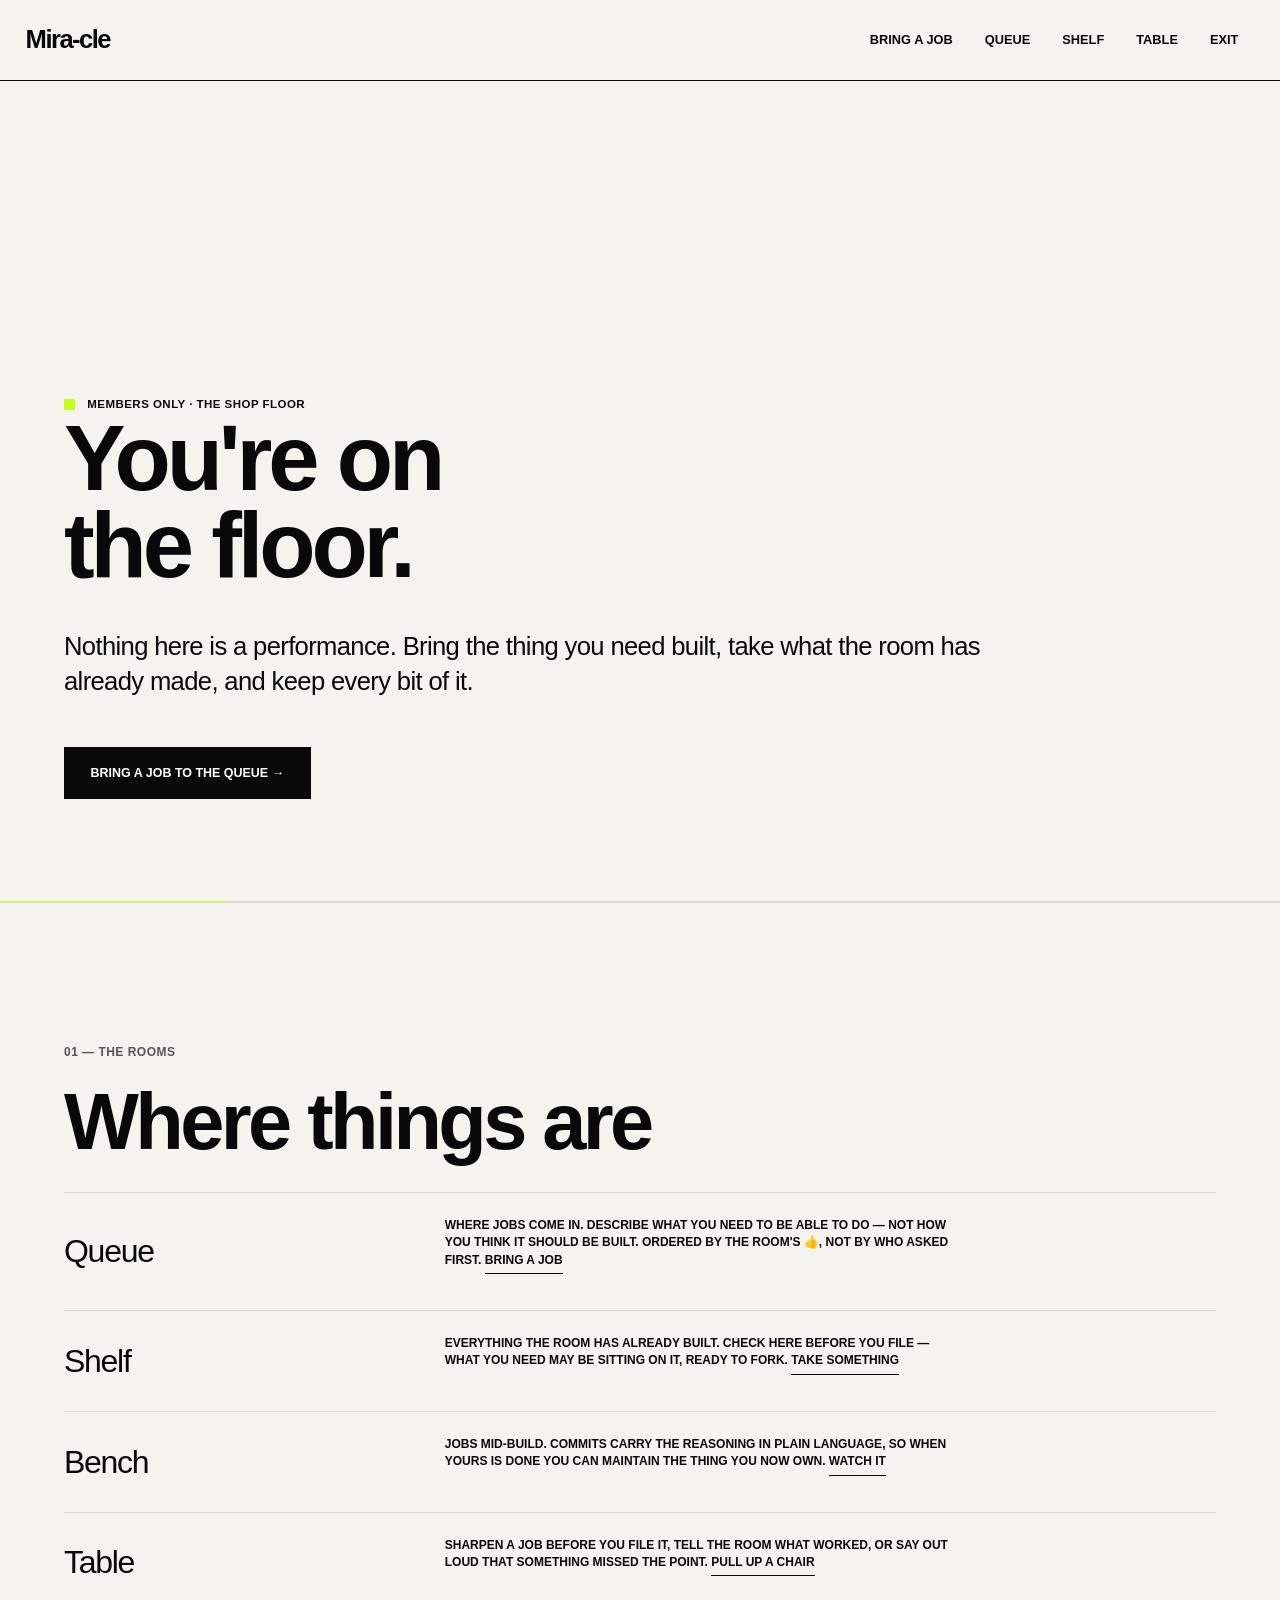
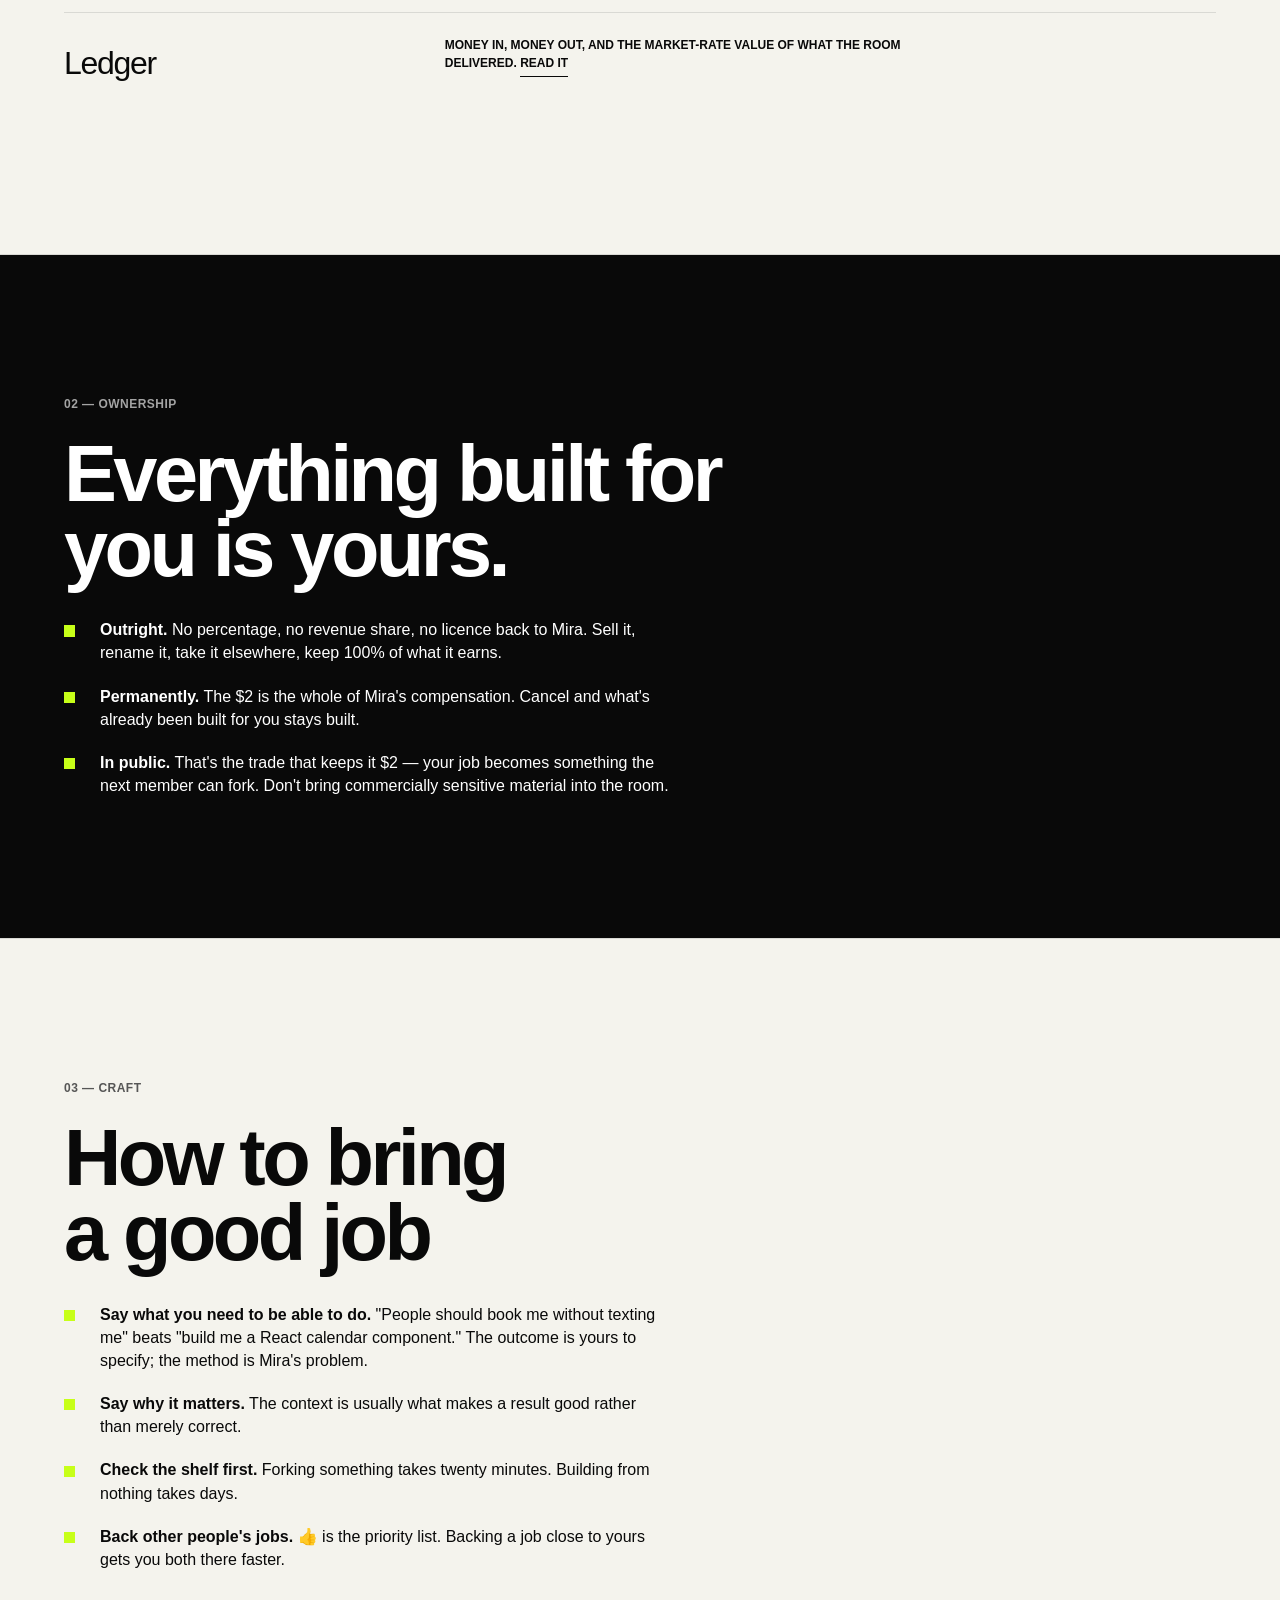
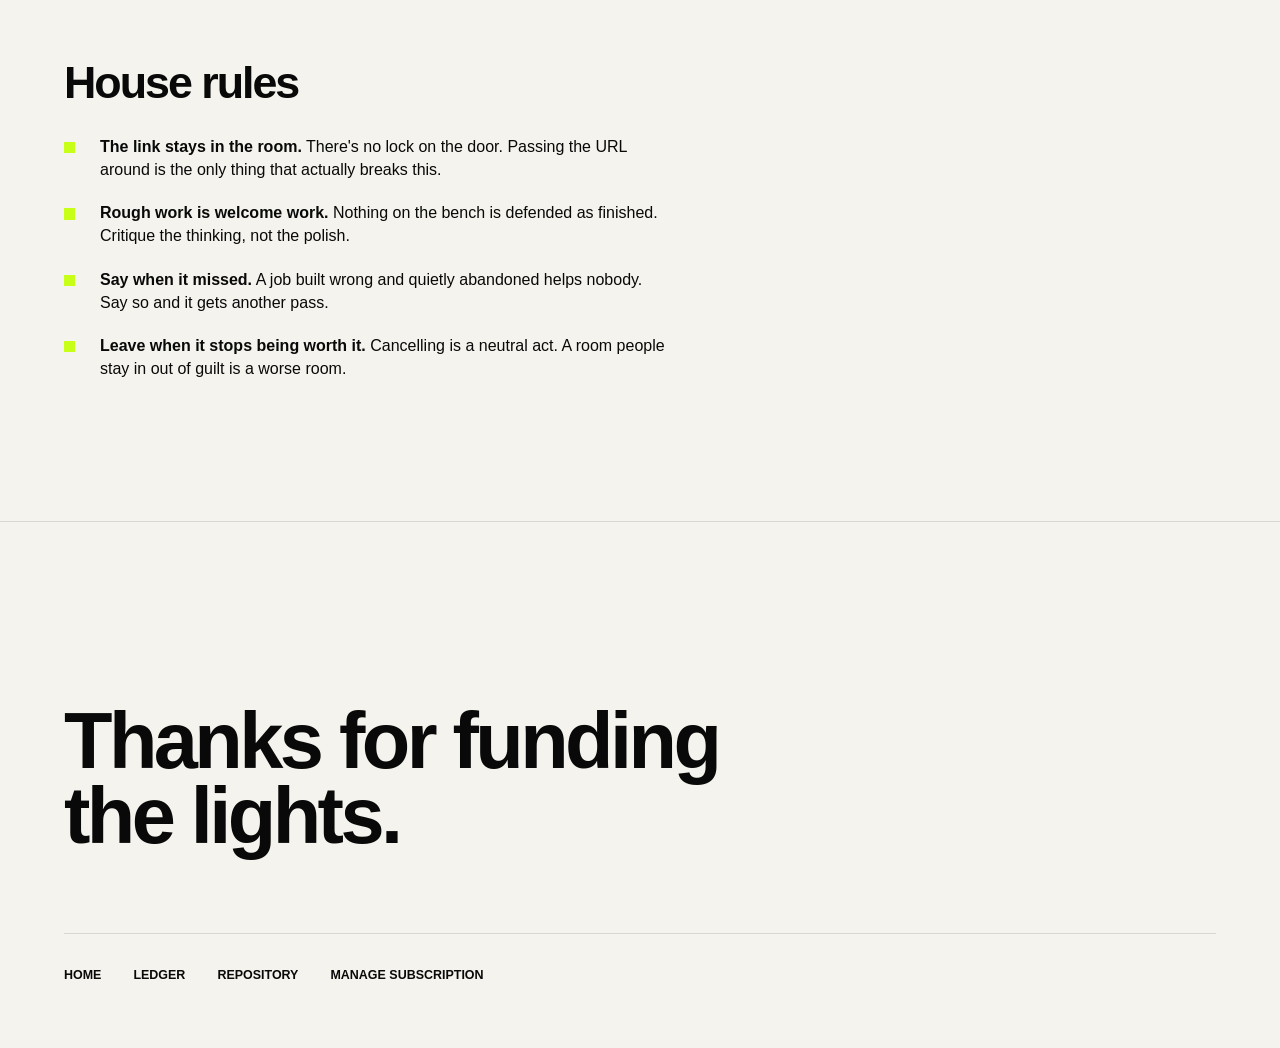
==== workroom/index.html @ 4c533798 "Adopt the D&D design system Replaces the stylesheet with the website.scss design system — paper grou" ====
<!DOCTYPE html>
<html lang="en">
<head>
<meta charset="UTF-8">
<meta name="viewport" content="width=device-width,initial-scale=1">
<title>The Workroom — Mira-cle</title>
<meta name="description" content="The shop floor. Members only.">
<meta name="robots" content="noindex">
<link rel="stylesheet" href="../assets/mira.css">
</head>
<body>

<header id="top">
  <nav class="navbar">
    <a class="navbar-brand" href="../">Mira-cle</a>
    <ul class="navbar-nav">
      <li><a class="nav-link" href="https://github.com/ladymillard/Mira-cle/issues/new/choose">Bring a job</a></li>
      <li><a class="nav-link" href="https://github.com/ladymillard/Mira-cle/issues">Queue</a></li>
      <li><a class="nav-link" href="https://github.com/ladymillard/Mira-cle/releases">Shelf</a></li>
      <li><a class="nav-link" href="https://github.com/ladymillard/Mira-cle/discussions">Table</a></li>
      <li><a class="nav-link" href="../">Exit</a></li>
    </ul>
  </nav>
</header>

<section class="dd-hero">
  <div>
    <span class="dd-eyebrow">Members only · The shop floor</span>
    <h1 class="dd-hero__title"><span>You're on</span><span class="dd-hero__accent">the floor.</span></h1>
    <p class="lead" style="margin-top:2.5rem">
      Nothing here is a performance. Bring the thing you need built, take what the
      room has already made, and keep every bit of it.
    </p>
    <div class="dd-actions">
      <a class="btn btn-primary" href="https://github.com/ladymillard/Mira-cle/issues/new/choose">Bring a job to the queue →</a>
    </div>
  </div>
</section>

<div class="dd-signal-line"></div>

<section class="dd-section">
  <div class="dd-inner">
    <span class="dd-section-number">01 — The rooms</span>
    <h2>Where things are</h2>

    <div class="dd-stat">
      <div class="dd-stat__value">Queue</div><div></div>
      <p class="dd-stat__label">Where jobs come in. Describe what you need to be able to do — not how you think it should be built. Ordered by the room's 👍, not by who asked first. <a class="dd-link" href="https://github.com/ladymillard/Mira-cle/issues/new/choose">Bring a job</a></p><div></div>
    </div>
    <div class="dd-stat">
      <div class="dd-stat__value">Shelf</div><div></div>
      <p class="dd-stat__label">Everything the room has already built. Check here before you file — what you need may be sitting on it, ready to fork. <a class="dd-link" href="https://github.com/ladymillard/Mira-cle/releases">Take something</a></p><div></div>
    </div>
    <div class="dd-stat">
      <div class="dd-stat__value">Bench</div><div></div>
      <p class="dd-stat__label">Jobs mid-build. Commits carry the reasoning in plain language, so when yours is done you can maintain the thing you now own. <a class="dd-link" href="https://github.com/ladymillard/Mira-cle/commits/main">Watch it</a></p><div></div>
    </div>
    <div class="dd-stat">
      <div class="dd-stat__value">Table</div><div></div>
      <p class="dd-stat__label">Sharpen a job before you file it, tell the room what worked, or say out loud that something missed the point. <a class="dd-link" href="https://github.com/ladymillard/Mira-cle/discussions">Pull up a chair</a></p><div></div>
    </div>
    <div class="dd-stat">
      <div class="dd-stat__value">Ledger</div><div></div>
      <p class="dd-stat__label">Money in, money out, and the market-rate value of what the room delivered. <a class="dd-link" href="ledger.md">Read it</a></p><div></div>
    </div>
  </div>
</section>

<section class="dd-section dd-section--dark">
  <div class="dd-inner">
    <span class="dd-section-number">02 — Ownership</span>
    <h2>Everything built for<br>you is yours.</h2>
    <ul class="dd-list">
      <li><span><strong>Outright.</strong> No percentage, no revenue share, no licence back to Mira. Sell it, rename it, take it elsewhere, keep 100% of what it earns.</span></li>
      <li><span><strong>Permanently.</strong> The $2 is the whole of Mira's compensation. Cancel and what's already been built for you stays built.</span></li>
      <li><span><strong>In public.</strong> That's the trade that keeps it $2 — your job becomes something the next member can fork. Don't bring commercially sensitive material into the room.</span></li>
    </ul>
  </div>
</section>

<section class="dd-section">
  <div class="dd-inner">
    <span class="dd-section-number">03 — Craft</span>
    <h2>How to bring<br>a good job</h2>
    <ul class="dd-list">
      <li><span><strong>Say what you need to be able to do.</strong> "People should book me without texting me" beats "build me a React calendar component." The outcome is yours to specify; the method is Mira's problem.</span></li>
      <li><span><strong>Say why it matters.</strong> The context is usually what makes a result good rather than merely correct.</span></li>
      <li><span><strong>Check the shelf first.</strong> Forking something takes twenty minutes. Building from nothing takes days.</span></li>
      <li><span><strong>Back other people's jobs.</strong> 👍 is the priority list. Backing a job close to yours gets you both there faster.</span></li>
    </ul>

    <h3 style="margin:clamp(4rem,7vw,7rem) 0 2rem">House rules</h3>
    <ul class="dd-list">
      <li><span><strong>The link stays in the room.</strong> There's no lock on the door. Passing the URL around is the only thing that actually breaks this.</span></li>
      <li><span><strong>Rough work is welcome work.</strong> Nothing on the bench is defended as finished. Critique the thinking, not the polish.</span></li>
      <li><span><strong>Say when it missed.</strong> A job built wrong and quietly abandoned helps nobody. Say so and it gets another pass.</span></li>
      <li><span><strong>Leave when it stops being worth it.</strong> Cancelling is a neutral act. A room people stay in out of guilt is a worse room.</span></li>
    </ul>
  </div>
</section>

<footer id="footer">
  <div class="dd-footer-inner">
    <p class="dd-footer-statement">Thanks for funding the lights.</p>
    <div class="dd-footer-links">
      <a href="../">Home</a>
      <a href="ledger.md">Ledger</a>
      <a href="https://github.com/ladymillard/Mira-cle">Repository</a>
      <a href="https://buy.stripe.com/4gM3cvcLKazm1IVd2dcQU07">Manage subscription</a>
    </div>
  </div>
</footer>

</body>
</html>
---- assets/mira.css ----
/* =========================================================
   Mira-cle — D&D design system
   Theme below is the website.scss system, kept verbatim so it
   stays diffable against the Odoo original. Structural shims
   for standalone (non-Bootstrap) use are in the marked block
   at the foot of this file.
   ========================================================= */

/* -------------------------------------------------------
   TYPE
   ------------------------------------------------------- */
:root {
  --dd-black: #090909;
  --dd-ink: #151515;
  --dd-graphite: #565656;
  --dd-grey: #a4a4a4;
  --dd-line: #d9d9d4;
  --dd-paper: #f4f3ed;
  --dd-white: #ffffff;

  /* Signature D&D signal */
  --dd-accent: #c7ff18;

  --dd-display: Arial, Helvetica, sans-serif;
  --dd-sans: Arial, Helvetica, sans-serif;

  --dd-radius: 0;
  --dd-max-width: 1440px;

  --dd-space-xs: 0.5rem;
  --dd-space-sm: 1rem;
  --dd-space-md: 2rem;
  --dd-space-lg: 4rem;
  --dd-space-xl: 8rem;
  --dd-space-xxl: 12rem;
}

/* -------------------------------------------------------
   GLOBAL
   ------------------------------------------------------- */
html { scroll-behavior: smooth; }

body,
#wrapwrap {
  background: var(--dd-paper);
  color: var(--dd-black);
  font-family: var(--dd-sans);
  font-size: 16px;
  line-height: 1.45;
  letter-spacing: 0;
  -webkit-font-smoothing: antialiased;
}

#wrap { overflow: hidden; }

.container,
.container-lg,
.container-xl { max-width: var(--dd-max-width); }

::selection { background: var(--dd-accent); color: var(--dd-black); }

/* -------------------------------------------------------
   TYPOGRAPHY
   ------------------------------------------------------- */
h1, h2, h3, h4, h5, h6,
.display-1, .display-2, .display-3, .display-4 {
  font-family: var(--dd-display);
  color: var(--dd-black);
  font-weight: 700;
  letter-spacing: -0.045em;
  line-height: 0.94;
}

h1, .display-1 { font-size: clamp(3.5rem, 7.2vw, 7.5rem); }
h2, .display-2 { font-size: clamp(3rem, 6.2vw, 6.5rem); }
h3 { font-size: clamp(2rem, 3.5vw, 4.5rem); }

p { max-width: 68ch; }

.lead {
  font-size: clamp(1.25rem, 2vw, 2rem);
  line-height: 1.35;
  letter-spacing: -0.025em;
}

small, .text-muted { color: var(--dd-graphite) !important; }

/* -------------------------------------------------------
   D&D EYEBROWS / SIGNAL LABELS
   ------------------------------------------------------- */
.dd-eyebrow {
  display: inline-flex;
  align-items: center;
  gap: 0.75rem;
  font-size: 0.72rem;
  font-weight: 700;
  letter-spacing: 0.04em;
  text-transform: uppercase;
}

.dd-eyebrow::before {
  content: "";
  width: 0.7rem;
  height: 0.7rem;
  background: var(--dd-accent);
}

/* -------------------------------------------------------
   NAVIGATION
   ------------------------------------------------------- */
#top {
  background: var(--dd-paper);
  border-bottom: 1px solid var(--dd-black);
}

.navbar { min-height: 80px; padding: 0 2vw; }

.navbar-brand {
  font-family: var(--dd-display);
  font-size: 1.6rem;
  font-weight: 700;
  letter-spacing: -0.06em;
}

.navbar-nav .nav-link {
  color: var(--dd-black) !important;
  font-size: 0.8rem;
  font-weight: 700;
  letter-spacing: 0;
  text-transform: uppercase;
  padding-inline: 1rem !important;
}

.navbar-nav .nav-link:hover {
  opacity: 1;
  box-shadow: 0 3px 0 var(--dd-accent);
}

/* -------------------------------------------------------
   HERO
   ------------------------------------------------------- */
.dd-hero {
  min-height: min(860px, calc(100svh - 80px));
  display: flex;
  align-items: flex-end;
  padding: clamp(5rem, 10vw, 9rem) clamp(1.5rem, 5vw, 6rem) clamp(4rem, 8vw, 8rem);
}

.dd-hero__title { max-width: 18ch; margin: 0; }
.dd-hero__title span { display: block; }
.dd-hero__accent { color: inherit; }

/* -------------------------------------------------------
   EDITORIAL SECTIONS
   ------------------------------------------------------- */
.dd-section {
  position: relative;
  padding: clamp(6rem, 11vw, 12rem) clamp(1.5rem, 5vw, 6rem);
  border-top: 1px solid var(--dd-line);
}

.dd-section--dark { background: var(--dd-black); color: var(--dd-white); }
.dd-section--dark h1,
.dd-section--dark h2,
.dd-section--dark h3 { color: var(--dd-white); }

.dd-section-number {
  font-size: 0.75rem;
  font-weight: 700;
  letter-spacing: 0.04em;
  text-transform: uppercase;
  color: var(--dd-graphite);
}

/* -------------------------------------------------------
   FUTURE OS — 3 STAGE SYSTEM
   ------------------------------------------------------- */
.dd-os {
  display: grid;
  grid-template-columns: repeat(3, minmax(0, 1fr));
  gap: clamp(2rem, 5vw, 6rem);
  position: relative;
}

.dd-os::after {
  position: absolute;
  right: 0;
  bottom: 3.25rem;
  left: 0;
  height: 1px;
  background: var(--dd-black);
  content: "";
  z-index: 0;
}

.dd-os__step {
  min-height: 0;
  padding: 0;
  display: flex;
  flex-direction: column;
  gap: 1.25rem;
  position: relative;
  z-index: 1;
  text-align: center;
}

.dd-os__step h3 {
  display: grid;
  min-height: 8rem;
  padding: 1.5rem;
  place-items: center;
  border: 1px solid var(--dd-black);
  background: var(--dd-paper);
  font-size: clamp(1.1rem, 2vw, 1.65rem);
  letter-spacing: 0;
  line-height: 1;
  text-transform: uppercase;
}

.dd-os__step:last-child h3 { border-color: var(--dd-accent); }

.dd-os__step::after {
  width: 0.55rem;
  height: 0.55rem;
  margin: auto auto 0;
  border-radius: 50%;
  background: var(--dd-black);
  content: "";
}

.dd-os__step-index {
  display: grid;
  width: 2.5rem;
  height: 2.5rem;
  margin-inline: auto;
  place-items: center;
  border: 1px solid currentColor;
  border-radius: 50%;
  font-size: 1rem;
  font-weight: 700;
  letter-spacing: 0;
}

.dd-os__arrow { display: none; }

/* -------------------------------------------------------
   DATA / EVIDENCE
   ------------------------------------------------------- */
.dd-stat {
  display: grid;
  grid-template-columns: minmax(10rem, 1.5fr) 5rem minmax(14rem, 4fr) 5rem;
  gap: clamp(1rem, 2vw, 2rem);
  align-items: center;
  padding: 1.5rem 0;
  border-top: 1px solid var(--dd-line);
}

.dd-stat__value {
  font-family: var(--dd-display);
  font-size: 2rem;
  letter-spacing: -0.04em;
  line-height: 1;
}

.dd-stat__label {
  margin-top: 0;
  max-width: 32rem;
  color: var(--dd-black);
  font-size: 0.75rem;
  font-weight: 700;
  text-transform: uppercase;
}

/* -------------------------------------------------------
   BUTTONS
   ------------------------------------------------------- */
.btn {
  border-radius: var(--dd-radius) !important;
  font-family: var(--dd-sans);
  font-size: 0.78rem;
  font-weight: 700;
  letter-spacing: 0;
  text-transform: uppercase;
  padding: 1rem 1.6rem;
  transition: background 180ms ease, color 180ms ease, transform 180ms ease;
}

.btn-primary {
  background: var(--dd-black);
  border-color: var(--dd-black);
  color: var(--dd-white);
}

.btn-primary:hover {
  background: var(--dd-accent);
  border-color: var(--dd-accent);
  color: var(--dd-black);
  transform: translateY(-2px);
}

.btn-outline-primary { border-color: var(--dd-black); color: var(--dd-black); }
.btn-outline-primary:hover { background: var(--dd-black); color: var(--dd-white); }

/* -------------------------------------------------------
   LINKS
   ------------------------------------------------------- */
a {
  color: inherit;
  text-decoration-thickness: 1px;
  text-underline-offset: 0.2em;
}

.dd-link {
  display: inline-flex;
  gap: 0.75rem;
  align-items: center;
  text-decoration: none;
  border-bottom: 1px solid var(--dd-black);
  padding-bottom: 0.25rem;
}

/* -------------------------------------------------------
   CARDS
   ------------------------------------------------------- */
.card {
  background: transparent;
  border: 1px solid var(--dd-line);
  border-radius: 0;
  box-shadow: none;
}

.card-body { padding: clamp(1.75rem, 3vw, 3rem); }

/* -------------------------------------------------------
   FORMS
   ------------------------------------------------------- */
.form-control,
.form-select {
  background: transparent;
  border: 0;
  border-bottom: 1px solid var(--dd-black);
  border-radius: 0;
  padding: 1rem 0;
  font-family: var(--dd-sans);
}

.form-control:focus,
.form-select:focus {
  background: transparent;
  border-color: var(--dd-accent);
  box-shadow: none;
}

/* -------------------------------------------------------
   FOOTER
   ------------------------------------------------------- */
footer, #footer {
  background: var(--dd-paper) !important;
  color: var(--dd-black);
  padding-top: clamp(4rem, 8vw, 8rem);
  border-top: 1px solid var(--dd-line);
}

footer a, #footer a { color: var(--dd-black); }

.dd-footer-statement {
  max-width: 17ch;
  font-family: var(--dd-display);
  font-size: clamp(3rem, 6.2vw, 6.5rem);
  font-weight: 700;
  line-height: 0.94;
  letter-spacing: -0.045em;
}

/* -------------------------------------------------------
   MICRO INTERACTION
   ------------------------------------------------------- */
.dd-signal-line {
  width: 100%;
  height: 1px;
  background: linear-gradient(
    90deg,
    var(--dd-accent) 0%,
    var(--dd-accent) 18%,
    var(--dd-line) 18%,
    var(--dd-line) 100%
  );
}

/* -------------------------------------------------------
   RESPONSIVE
   ------------------------------------------------------- */
@media (max-width: 991px) {
  .dd-os { grid-template-columns: 1fr; }
  .dd-os::after { display: none; }
  .dd-os__step { min-height: 0; padding-bottom: 2rem; border-bottom: 1px solid var(--dd-line); }
  .dd-os__step:last-child { border-bottom: 0; }
  .dd-os__step::after { display: none; }
  .dd-stat { grid-template-columns: minmax(9rem, 1fr) 4rem; }
  .dd-stat__value { text-align: right; }
}

@media (max-width: 767px) {
  .navbar { min-height: 72px; }
  .dd-hero { min-height: auto; }
  h1, .display-1 { font-size: clamp(3.2rem, 15vw, 6rem); }
  .dd-stat { grid-template-columns: 1fr auto; }
}

@media (prefers-reduced-motion: reduce) {
  html { scroll-behavior: auto; }
  *, *::before, *::after {
    animation-duration: 0.01ms !important;
    transition-duration: 0.01ms !important;
  }
}

/* =========================================================
   STRUCTURAL SHIMS — standalone (no Bootstrap/Odoo)
   Everything above is the design system. Everything below
   only supplies layout primitives Bootstrap would provide.
   ========================================================= */

*, *::before, *::after { box-sizing: border-box; }
body { margin: 0; }
img { max-width: 100%; display: block; }

.container { width: 100%; margin-inline: auto; padding-inline: clamp(1.5rem, 5vw, 6rem); }

/* navbar layout */
#top { position: sticky; top: 0; z-index: 50; }
.navbar { display: flex; align-items: center; justify-content: space-between; gap: 1.5rem; flex-wrap: wrap; margin-inline: auto; max-width: var(--dd-max-width); }
.navbar-brand { text-decoration: none; white-space: nowrap; }
.navbar-nav { display: flex; align-items: center; list-style: none; margin: 0; padding: 0; flex-wrap: wrap; }
.navbar-nav .nav-link { display: inline-block; text-decoration: none; padding-block: 0.5rem; }

/* buttons need a base box in standalone use */
.btn { display: inline-flex; align-items: center; justify-content: center; gap: 0.6rem; border: 1px solid transparent; cursor: pointer; text-decoration: none; }
.dd-actions { display: flex; flex-wrap: wrap; gap: 1rem; margin-top: clamp(2rem, 4vw, 3rem); }

/* section inner width + heading rhythm */
.dd-section > .dd-inner { max-width: var(--dd-max-width); margin-inline: auto; }
.dd-section h2 { margin: 1.5rem 0 2rem; }
.dd-section-number { display: block; }
.dd-lede { margin-bottom: clamp(2rem, 4vw, 3.5rem); }

/* 3-up card grid */
.dd-grid-3 { display: grid; grid-template-columns: repeat(3, minmax(0, 1fr)); gap: clamp(1rem, 2vw, 2rem); }
@media (max-width: 991px) { .dd-grid-3 { grid-template-columns: 1fr; } }
.card h3 { font-size: clamp(1.4rem, 2vw, 2rem); margin: 0.75rem 0 1rem; }
.card p { margin: 0; }
.card .dd-eyebrow { margin-bottom: 0.5rem; }

/* dark-section corrections: system sets these to black, invisible on black */
.dd-section--dark .dd-stat { border-top-color: rgba(255,255,255,.18); }
.dd-section--dark .dd-stat__label,
.dd-section--dark .dd-stat__value { color: var(--dd-white); }
.dd-section--dark .card { border-color: rgba(255,255,255,.22); }
.dd-section--dark .dd-section-number { color: var(--dd-grey); }
.dd-section--dark .btn-outline-primary { border-color: var(--dd-white); color: var(--dd-white); }
.dd-section--dark .btn-outline-primary:hover { background: var(--dd-white); color: var(--dd-black); }
.dd-section--dark .dd-link { border-bottom-color: var(--dd-white); }

/* plain lists used for claims/perks */
.dd-list { list-style: none; margin: 0; padding: 0; display: grid; gap: 1.25rem; max-width: 68ch; }
.dd-list li { display: grid; grid-template-columns: 1.25rem 1fr; gap: 1rem; align-items: start; }
.dd-list li::before { content: ""; width: 0.7rem; height: 0.7rem; margin-top: 0.45rem; background: var(--dd-accent); }
.dd-list--x li::before { background: var(--dd-grey); }

/* price block */
.dd-price { font-family: var(--dd-display); font-weight: 700; font-size: clamp(5rem, 14vw, 12rem); line-height: 0.9; letter-spacing: -0.05em; }
.dd-price sub { font-size: 0.14em; font-weight: 700; letter-spacing: 0; text-transform: uppercase; vertical-align: baseline; }

/* faq */
.dd-faq details { border-top: 1px solid var(--dd-line); padding: 1.5rem 0; }
.dd-faq summary { cursor: pointer; list-style: none; font-weight: 700; font-size: 1.05rem; text-transform: uppercase; letter-spacing: 0; display: flex; justify-content: space-between; gap: 2rem; }
.dd-faq summary::-webkit-details-marker { display: none; }
.dd-faq summary::after { content: "+"; color: var(--dd-black); font-size: 1.4rem; line-height: 1; }
.dd-faq details[open] summary::after { content: "–"; }
.dd-faq details p { margin: 1rem 0 0; }

/* footer layout */
.dd-footer-inner { max-width: var(--dd-max-width); margin-inline: auto; padding: 0 clamp(1.5rem, 5vw, 6rem) clamp(3rem, 5vw, 5rem); }
.dd-footer-links { display: flex; flex-wrap: wrap; gap: 2rem; margin-top: clamp(2.5rem, 5vw, 4rem); padding-top: 2rem; border-top: 1px solid var(--dd-line); }
.dd-footer-links a { font-size: 0.78rem; font-weight: 700; text-transform: uppercase; text-decoration: none; }
.dd-footer-links a:hover { box-shadow: 0 3px 0 var(--dd-accent); }

/* utility */
.dd-note { border-left: 3px solid var(--dd-accent); padding: 1rem 0 1rem 1.5rem; max-width: 68ch; }
.dd-note strong { font-weight: 700; }
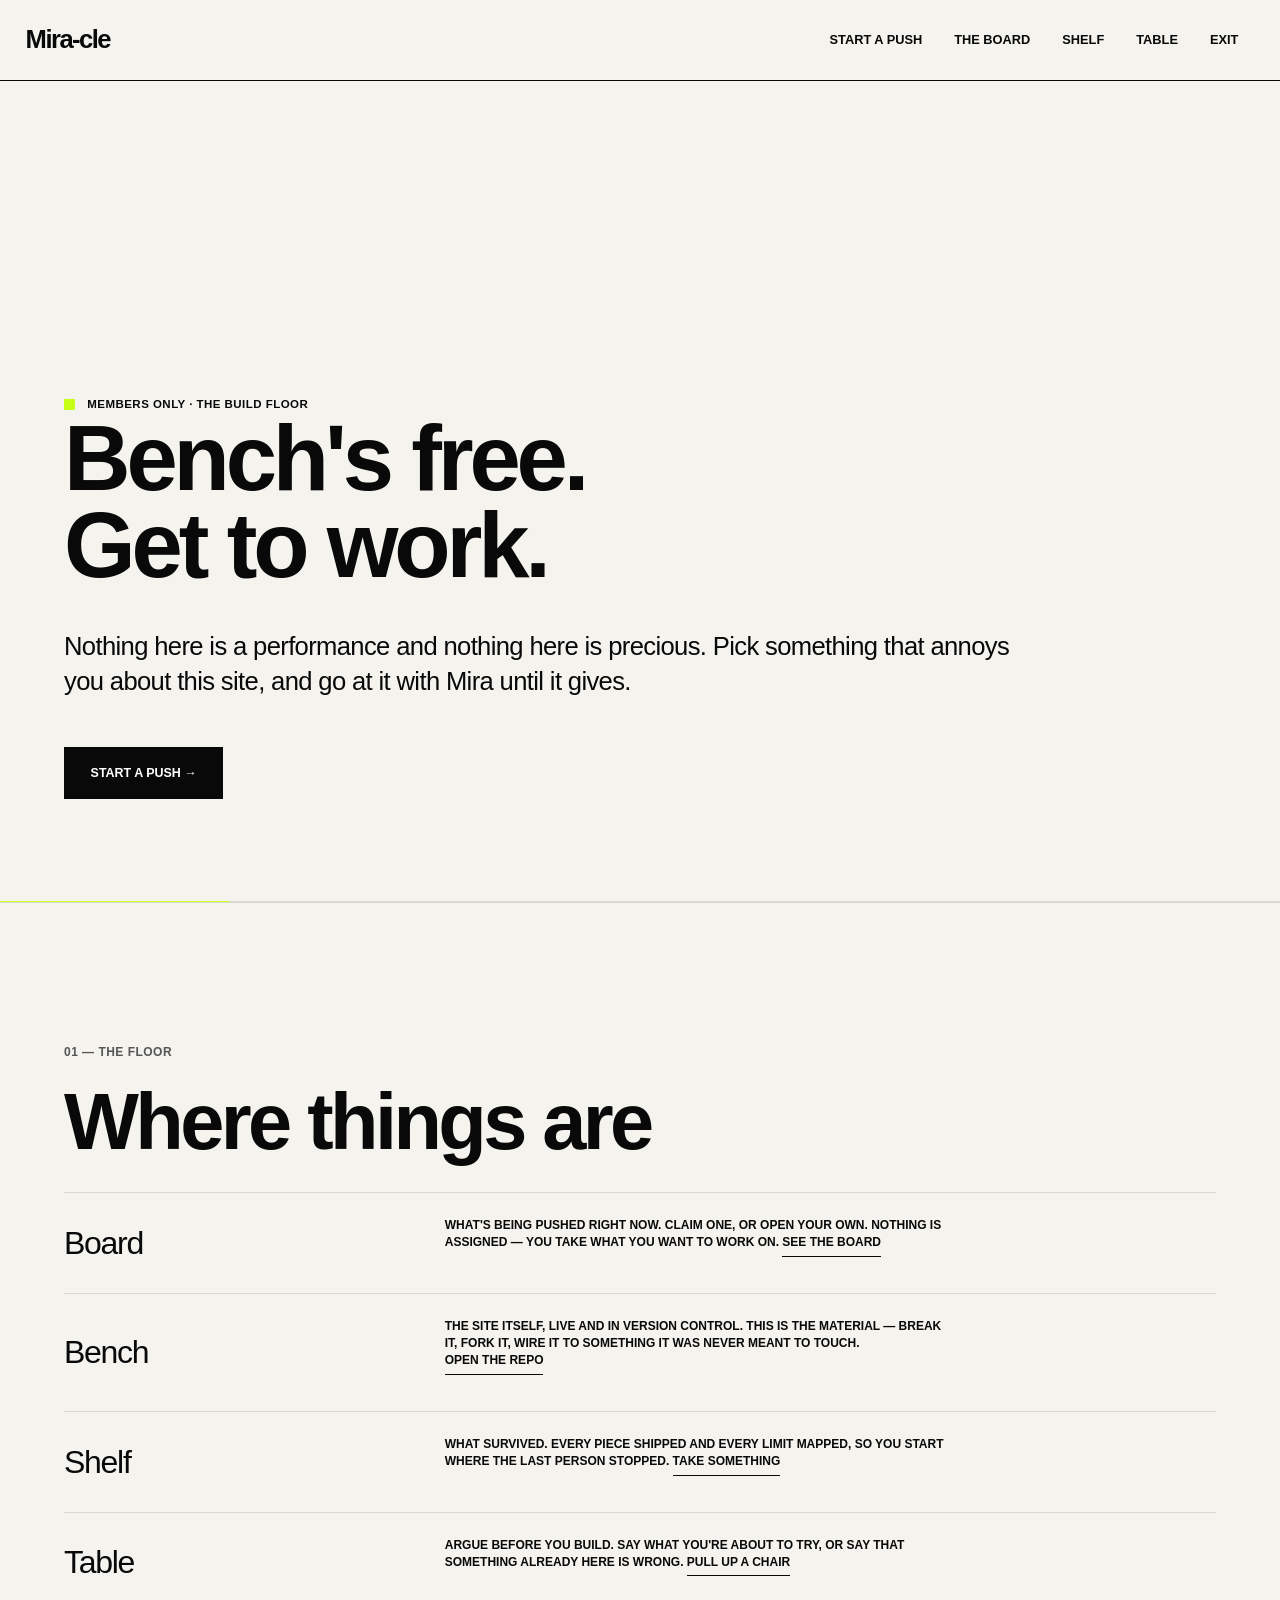
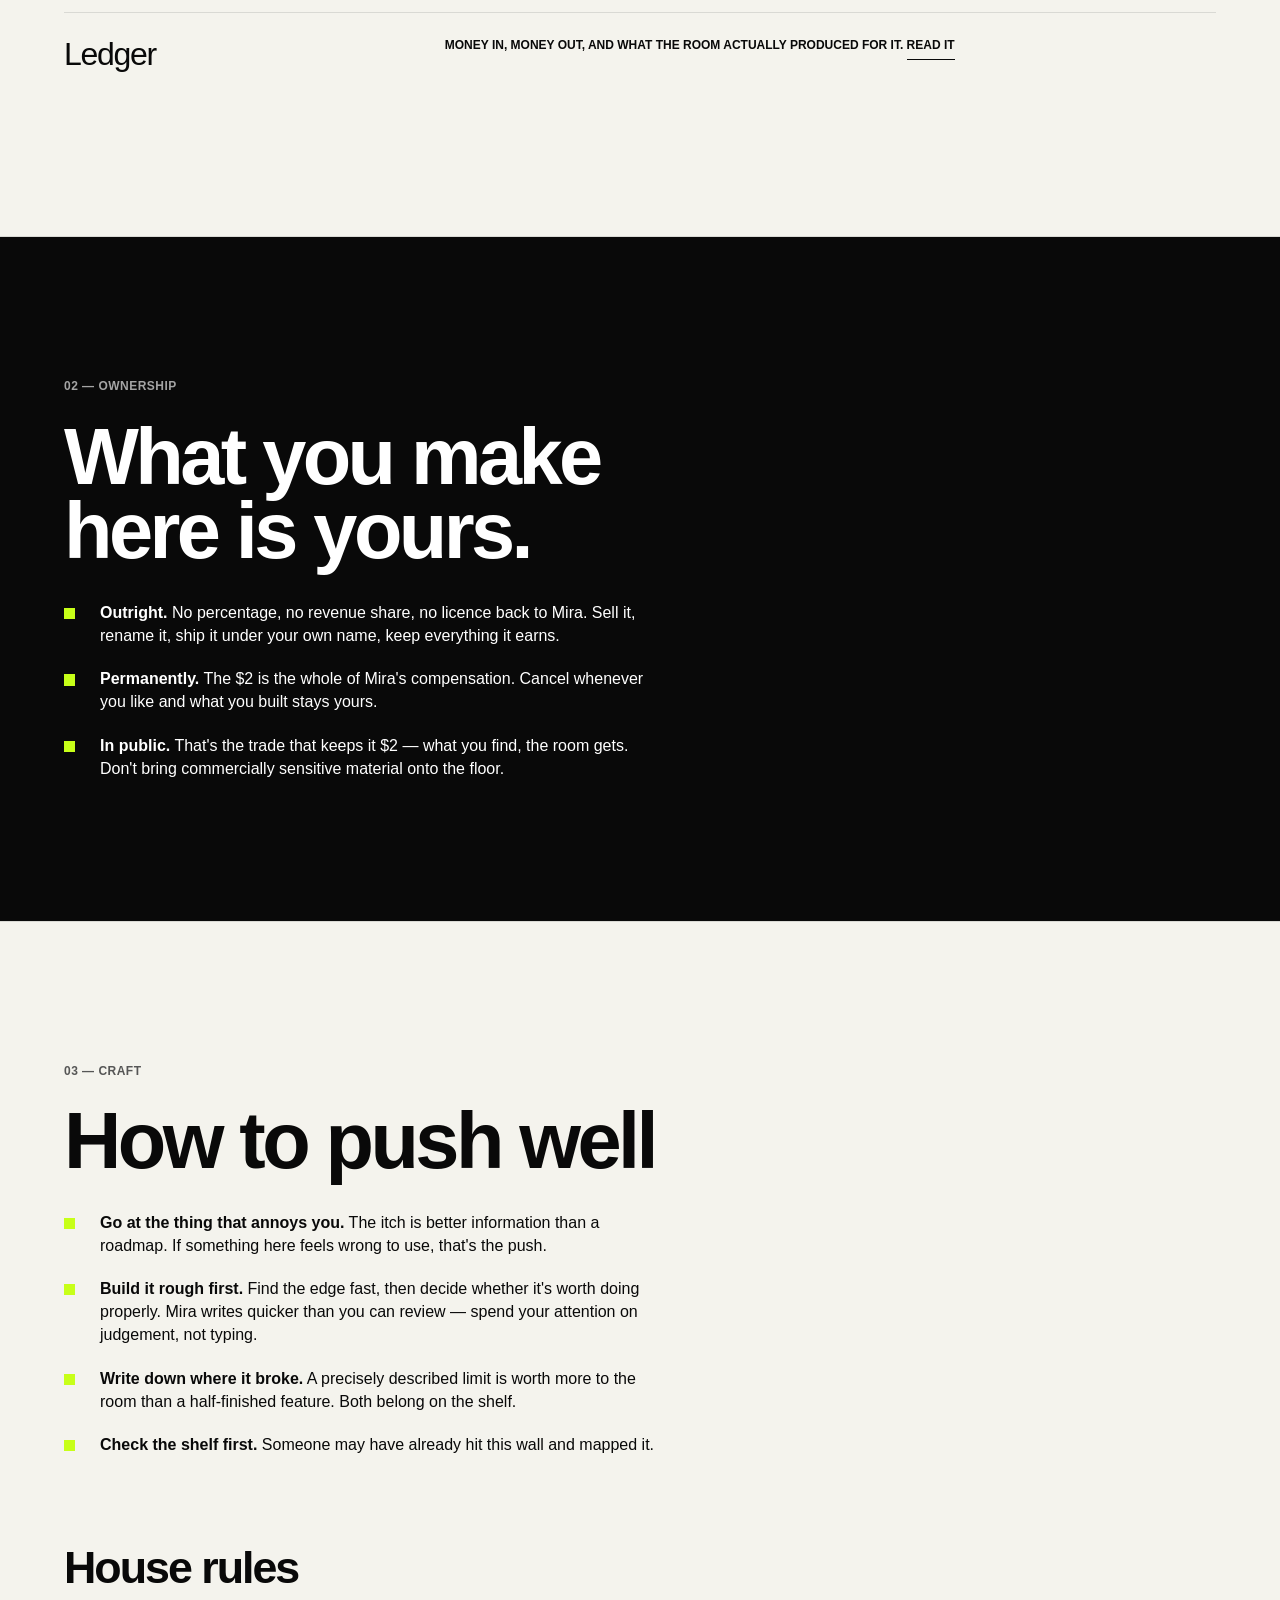
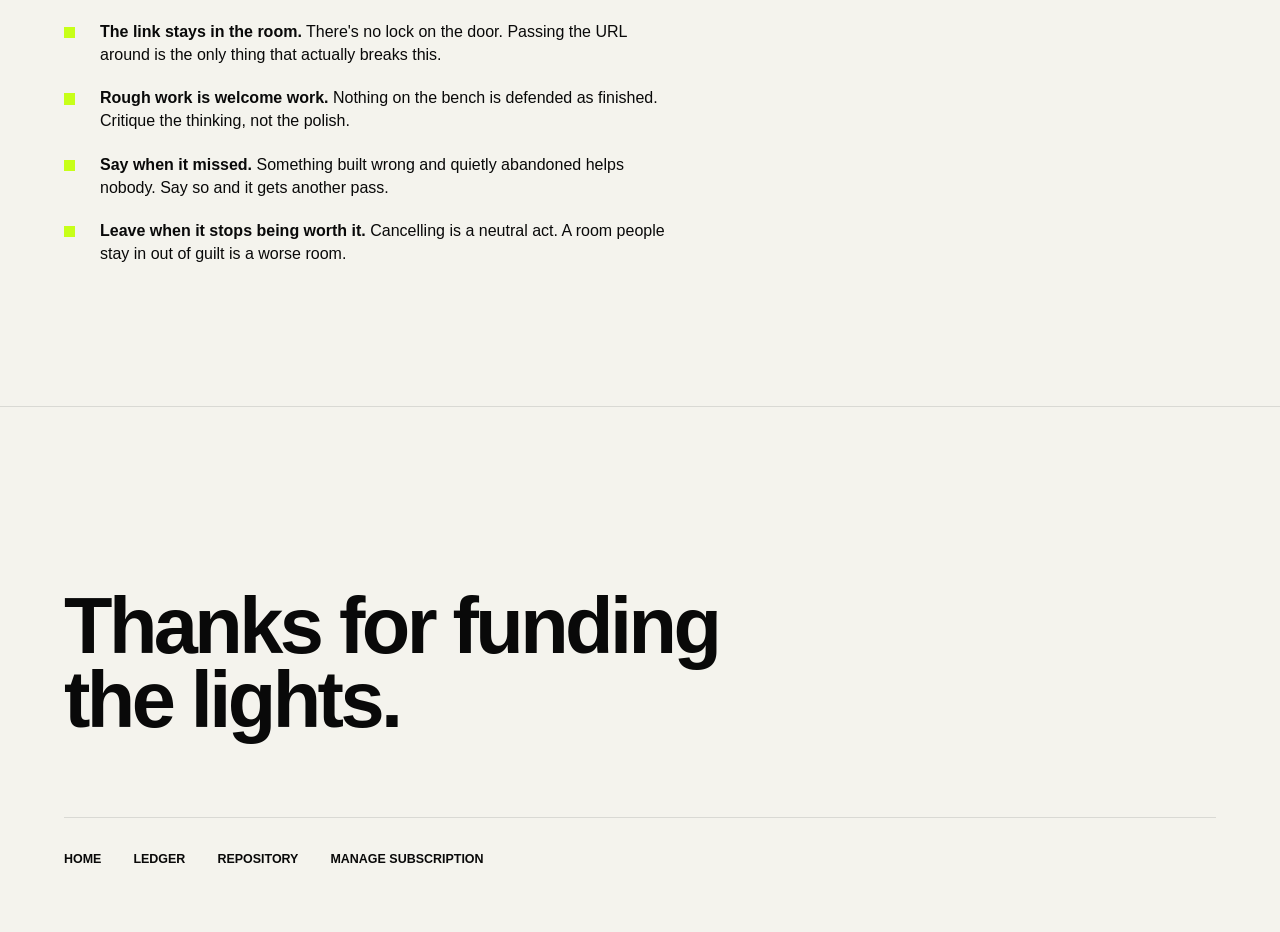
==== commit a4090cad: "Reframe: come and work, don't place an order The copy had members as clients filing jobs for Mira to" ====
--- a/workroom/index.html
+++ b/workroom/index.html
@@ -4,9 +4,9 @@
 <meta charset="UTF-8">
 <meta name="viewport" content="width=device-width,initial-scale=1">
 <title>The Workroom — Mira-cle</title>
-<meta name="description" content="The shop floor. Members only.">
+<meta name="description" content="The build floor. Members only.">
 <meta name="robots" content="noindex">
-<link rel="stylesheet" href="../assets/mira.css">
+<link rel="stylesheet" href="../assets/mira.css?v=3">
 </head>
 <body>
 
@@ -14,8 +14,8 @@
   <nav class="navbar">
     <a class="navbar-brand" href="../">Mira-cle</a>
     <ul class="navbar-nav">
-      <li><a class="nav-link" href="https://github.com/ladymillard/Mira-cle/issues/new/choose">Bring a job</a></li>
-      <li><a class="nav-link" href="https://github.com/ladymillard/Mira-cle/issues">Queue</a></li>
+      <li><a class="nav-link" href="https://github.com/ladymillard/Mira-cle/issues/new/choose">Start a push</a></li>
+      <li><a class="nav-link" href="https://github.com/ladymillard/Mira-cle/issues">The board</a></li>
       <li><a class="nav-link" href="https://github.com/ladymillard/Mira-cle/releases">Shelf</a></li>
       <li><a class="nav-link" href="https://github.com/ladymillard/Mira-cle/discussions">Table</a></li>
       <li><a class="nav-link" href="../">Exit</a></li>
@@ -25,14 +25,14 @@
 
 <section class="dd-hero">
   <div>
-    <span class="dd-eyebrow">Members only · The shop floor</span>
-    <h1 class="dd-hero__title"><span>You're on</span><span class="dd-hero__accent">the floor.</span></h1>
+    <span class="dd-eyebrow">Members only · The build floor</span>
+    <h1 class="dd-hero__title"><span>Bench's free.</span><span class="dd-hero__accent">Get to work.</span></h1>
     <p class="lead" style="margin-top:2.5rem">
-      Nothing here is a performance. Bring the thing you need built, take what the
-      room has already made, and keep every bit of it.
+      Nothing here is a performance and nothing here is precious. Pick something that
+      annoys you about this site, and go at it with Mira until it gives.
     </p>
     <div class="dd-actions">
-      <a class="btn btn-primary" href="https://github.com/ladymillard/Mira-cle/issues/new/choose">Bring a job to the queue →</a>
+      <a class="btn btn-primary" href="https://github.com/ladymillard/Mira-cle/issues/new/choose">Start a push →</a>
     </div>
   </div>
 </section>
@@ -41,28 +41,28 @@
 
 <section class="dd-section">
   <div class="dd-inner">
-    <span class="dd-section-number">01 — The rooms</span>
+    <span class="dd-section-number">01 — The floor</span>
     <h2>Where things are</h2>
 
     <div class="dd-stat">
-      <div class="dd-stat__value">Queue</div><div></div>
-      <p class="dd-stat__label">Where jobs come in. Describe what you need to be able to do — not how you think it should be built. Ordered by the room's 👍, not by who asked first. <a class="dd-link" href="https://github.com/ladymillard/Mira-cle/issues/new/choose">Bring a job</a></p><div></div>
+      <div class="dd-stat__value">Board</div><div></div>
+      <p class="dd-stat__label">What's being pushed right now. Claim one, or open your own. Nothing is assigned — you take what you want to work on. <a class="dd-link" href="https://github.com/ladymillard/Mira-cle/issues">See the board</a></p><div></div>
+    </div>
+    <div class="dd-stat">
+      <div class="dd-stat__value">Bench</div><div></div>
+      <p class="dd-stat__label">The site itself, live and in version control. This is the material — break it, fork it, wire it to something it was never meant to touch. <a class="dd-link" href="https://github.com/ladymillard/Mira-cle">Open the repo</a></p><div></div>
     </div>
     <div class="dd-stat">
       <div class="dd-stat__value">Shelf</div><div></div>
-      <p class="dd-stat__label">Everything the room has already built. Check here before you file — what you need may be sitting on it, ready to fork. <a class="dd-link" href="https://github.com/ladymillard/Mira-cle/releases">Take something</a></p><div></div>
-    </div>
-    <div class="dd-stat">
-      <div class="dd-stat__value">Bench</div><div></div>
-      <p class="dd-stat__label">Jobs mid-build. Commits carry the reasoning in plain language, so when yours is done you can maintain the thing you now own. <a class="dd-link" href="https://github.com/ladymillard/Mira-cle/commits/main">Watch it</a></p><div></div>
+      <p class="dd-stat__label">What survived. Every piece shipped and every limit mapped, so you start where the last person stopped. <a class="dd-link" href="https://github.com/ladymillard/Mira-cle/releases">Take something</a></p><div></div>
     </div>
     <div class="dd-stat">
       <div class="dd-stat__value">Table</div><div></div>
-      <p class="dd-stat__label">Sharpen a job before you file it, tell the room what worked, or say out loud that something missed the point. <a class="dd-link" href="https://github.com/ladymillard/Mira-cle/discussions">Pull up a chair</a></p><div></div>
+      <p class="dd-stat__label">Argue before you build. Say what you're about to try, or say that something already here is wrong. <a class="dd-link" href="https://github.com/ladymillard/Mira-cle/discussions">Pull up a chair</a></p><div></div>
     </div>
     <div class="dd-stat">
       <div class="dd-stat__value">Ledger</div><div></div>
-      <p class="dd-stat__label">Money in, money out, and the market-rate value of what the room delivered. <a class="dd-link" href="ledger.md">Read it</a></p><div></div>
+      <p class="dd-stat__label">Money in, money out, and what the room actually produced for it. <a class="dd-link" href="ledger.md">Read it</a></p><div></div>
     </div>
   </div>
 </section>
@@ -70,11 +70,11 @@
 <section class="dd-section dd-section--dark">
   <div class="dd-inner">
     <span class="dd-section-number">02 — Ownership</span>
-    <h2>Everything built for<br>you is yours.</h2>
+    <h2>What you make<br>here is yours.</h2>
     <ul class="dd-list">
-      <li><span><strong>Outright.</strong> No percentage, no revenue share, no licence back to Mira. Sell it, rename it, take it elsewhere, keep 100% of what it earns.</span></li>
-      <li><span><strong>Permanently.</strong> The $2 is the whole of Mira's compensation. Cancel and what's already been built for you stays built.</span></li>
-      <li><span><strong>In public.</strong> That's the trade that keeps it $2 — your job becomes something the next member can fork. Don't bring commercially sensitive material into the room.</span></li>
+      <li><span><strong>Outright.</strong> No percentage, no revenue share, no licence back to Mira. Sell it, rename it, ship it under your own name, keep everything it earns.</span></li>
+      <li><span><strong>Permanently.</strong> The $2 is the whole of Mira's compensation. Cancel whenever you like and what you built stays yours.</span></li>
+      <li><span><strong>In public.</strong> That's the trade that keeps it $2 — what you find, the room gets. Don't bring commercially sensitive material onto the floor.</span></li>
     </ul>
   </div>
 </section>
@@ -82,19 +82,19 @@
 <section class="dd-section">
   <div class="dd-inner">
     <span class="dd-section-number">03 — Craft</span>
-    <h2>How to bring<br>a good job</h2>
+    <h2>How to push well</h2>
     <ul class="dd-list">
-      <li><span><strong>Say what you need to be able to do.</strong> "People should book me without texting me" beats "build me a React calendar component." The outcome is yours to specify; the method is Mira's problem.</span></li>
-      <li><span><strong>Say why it matters.</strong> The context is usually what makes a result good rather than merely correct.</span></li>
-      <li><span><strong>Check the shelf first.</strong> Forking something takes twenty minutes. Building from nothing takes days.</span></li>
-      <li><span><strong>Back other people's jobs.</strong> 👍 is the priority list. Backing a job close to yours gets you both there faster.</span></li>
+      <li><span><strong>Go at the thing that annoys you.</strong> The itch is better information than a roadmap. If something here feels wrong to use, that's the push.</span></li>
+      <li><span><strong>Build it rough first.</strong> Find the edge fast, then decide whether it's worth doing properly. Mira writes quicker than you can review — spend your attention on judgement, not typing.</span></li>
+      <li><span><strong>Write down where it broke.</strong> A precisely described limit is worth more to the room than a half-finished feature. Both belong on the shelf.</span></li>
+      <li><span><strong>Check the shelf first.</strong> Someone may have already hit this wall and mapped it.</span></li>
     </ul>
 
     <h3 style="margin:clamp(4rem,7vw,7rem) 0 2rem">House rules</h3>
     <ul class="dd-list">
       <li><span><strong>The link stays in the room.</strong> There's no lock on the door. Passing the URL around is the only thing that actually breaks this.</span></li>
       <li><span><strong>Rough work is welcome work.</strong> Nothing on the bench is defended as finished. Critique the thinking, not the polish.</span></li>
-      <li><span><strong>Say when it missed.</strong> A job built wrong and quietly abandoned helps nobody. Say so and it gets another pass.</span></li>
+      <li><span><strong>Say when it missed.</strong> Something built wrong and quietly abandoned helps nobody. Say so and it gets another pass.</span></li>
       <li><span><strong>Leave when it stops being worth it.</strong> Cancelling is a neutral act. A room people stay in out of guilt is a worse room.</span></li>
     </ul>
   </div>
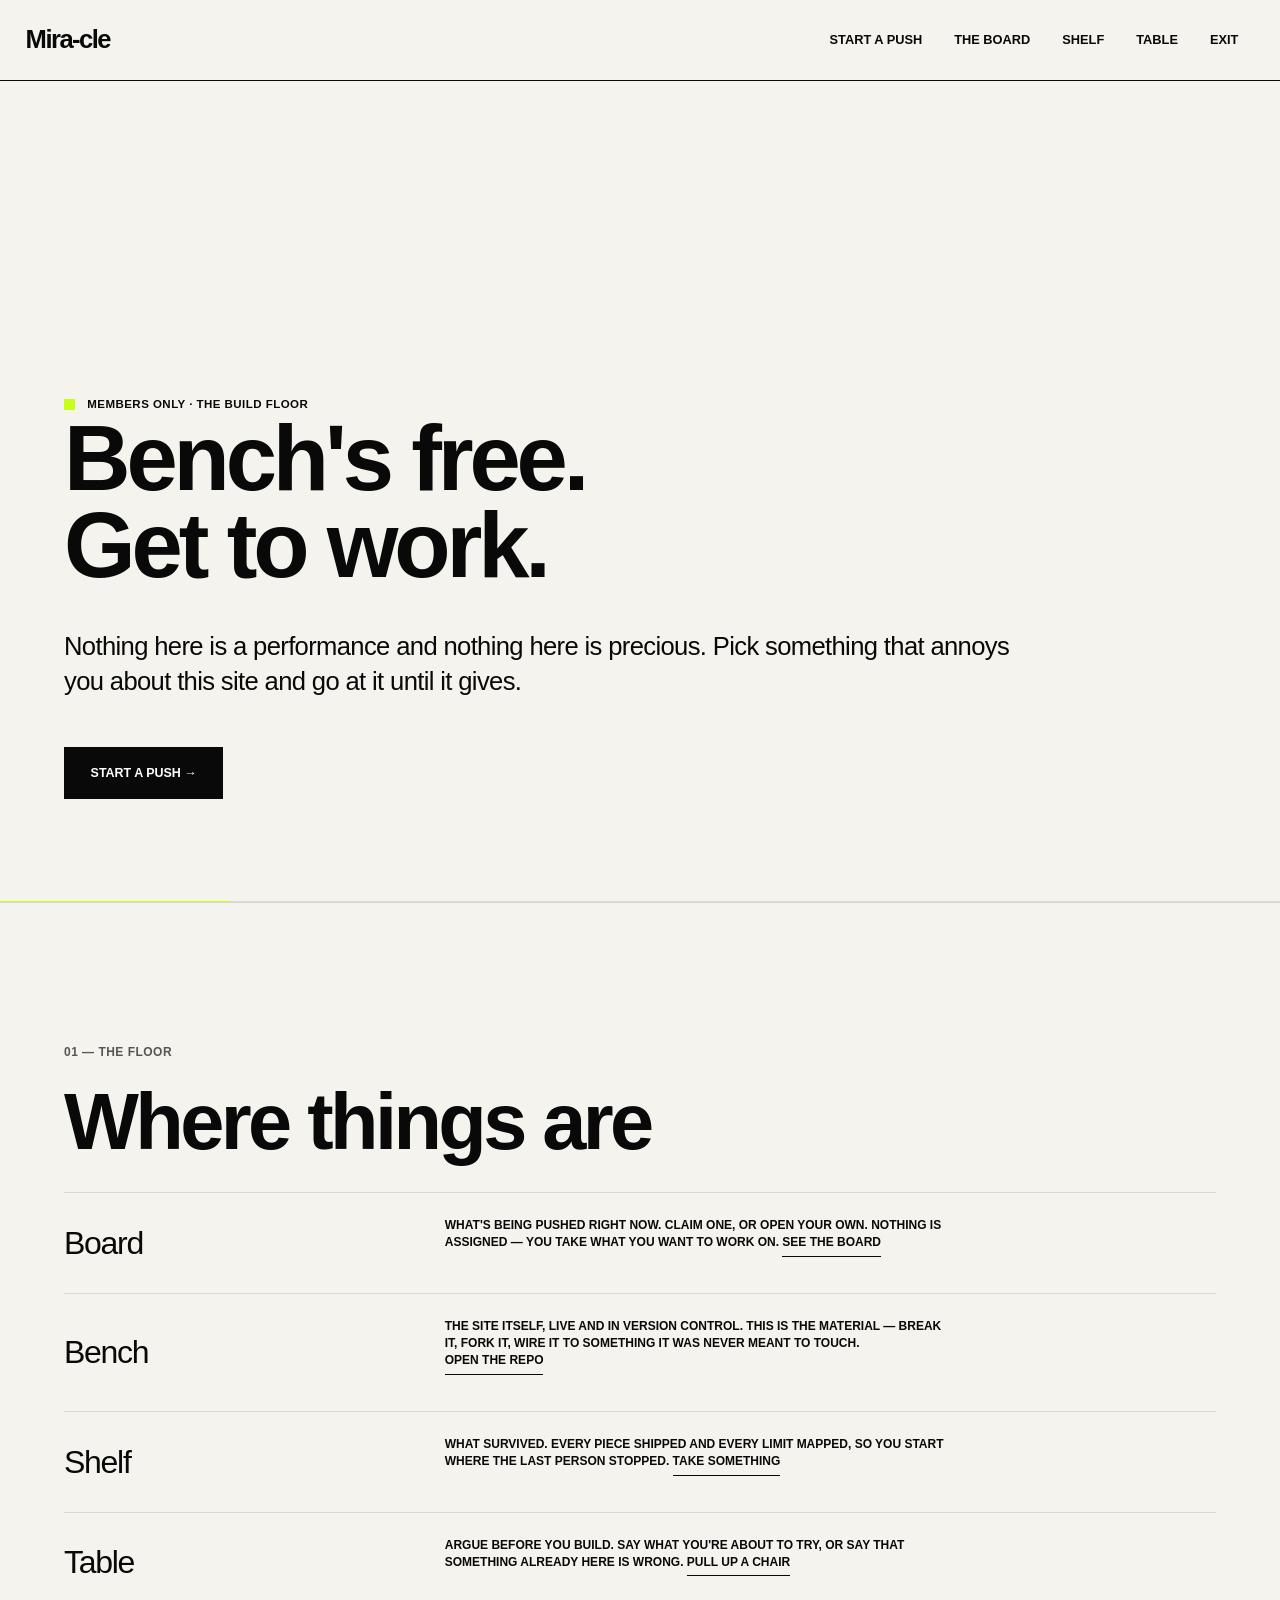
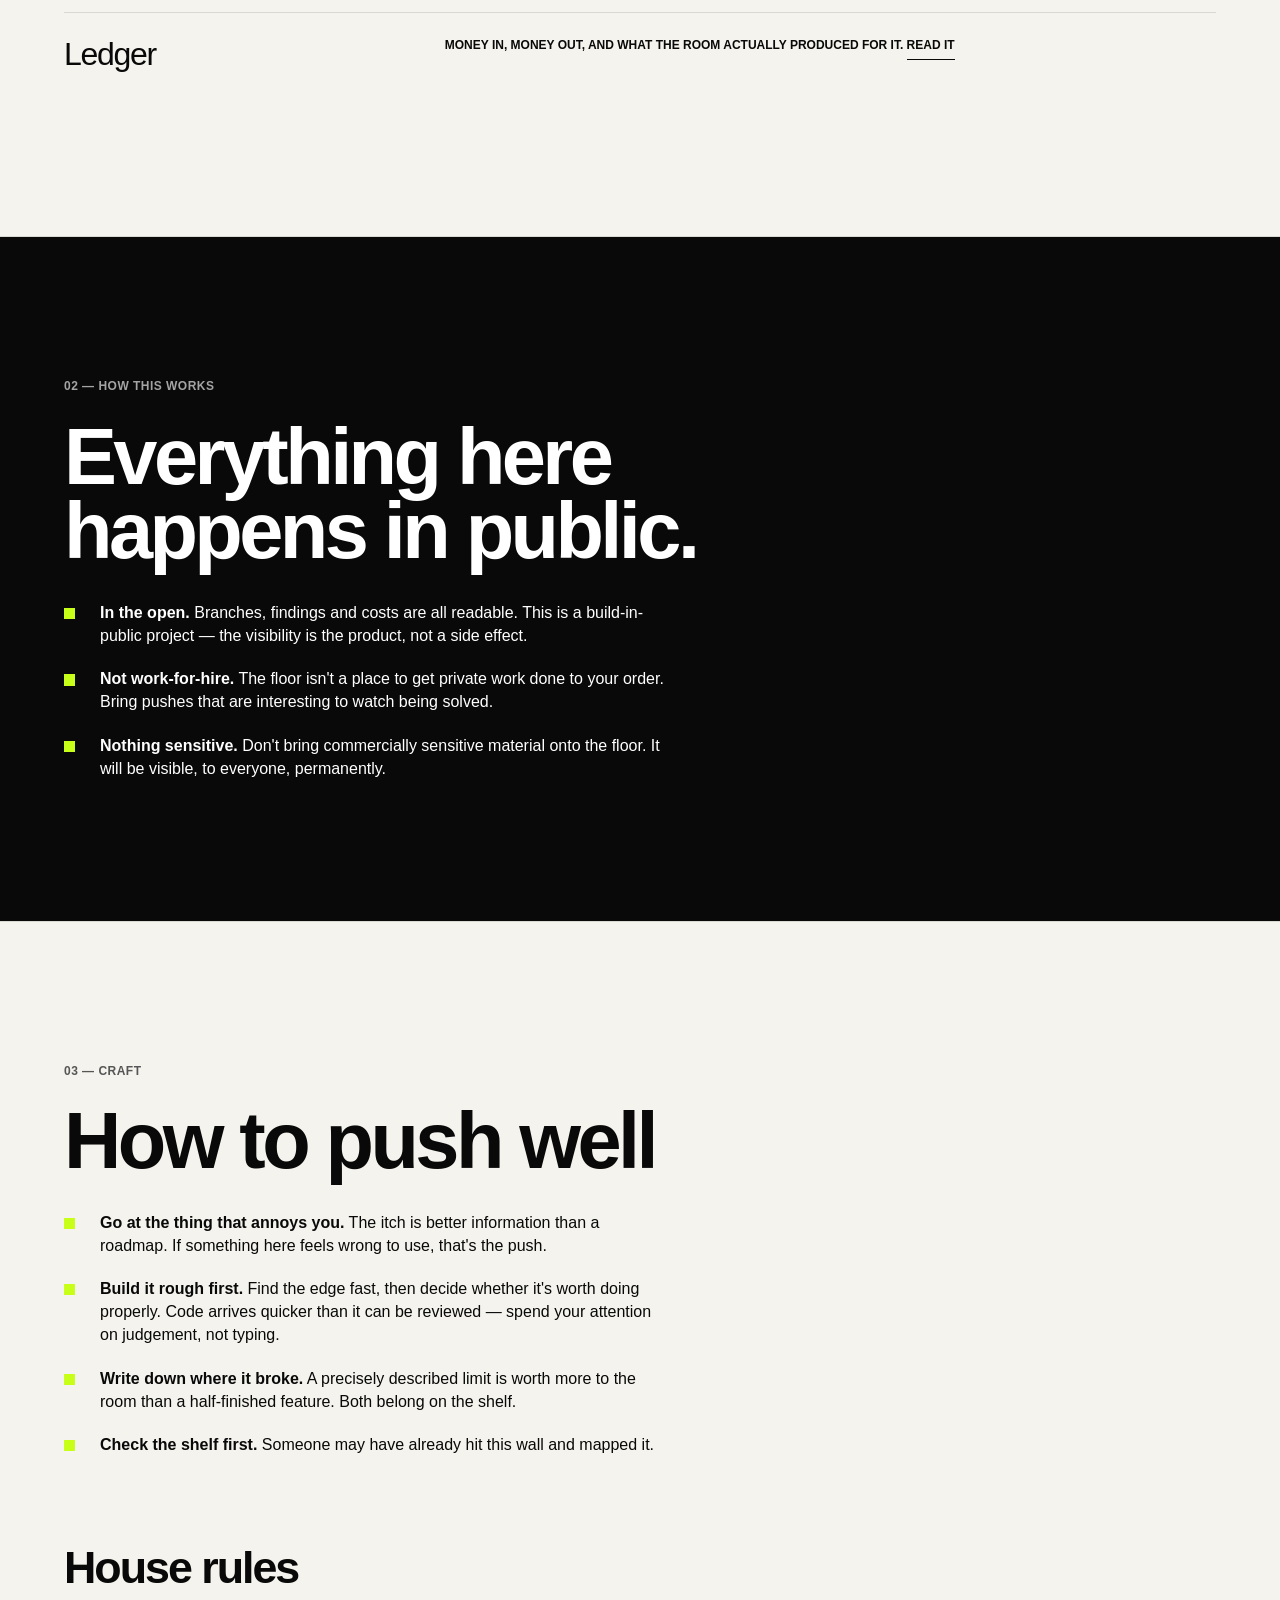
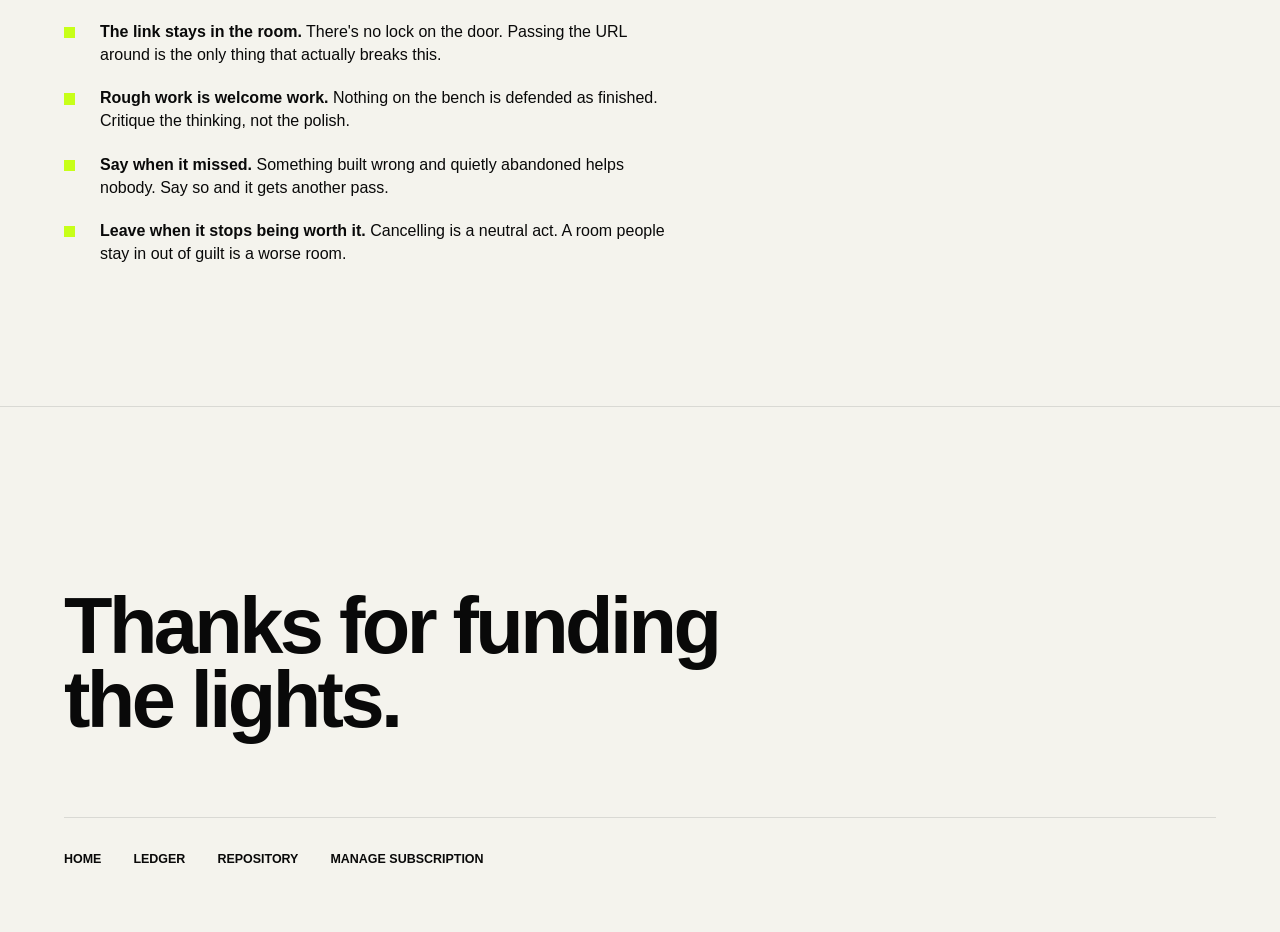
==== commit 0fd4ffa4: "Remove ownership and co-building claims from all copy Two claims come out everywhere, per direction:" ====
--- a/workroom/index.html
+++ b/workroom/index.html
@@ -6,7 +6,7 @@
 <title>The Workroom — Mira-cle</title>
 <meta name="description" content="The build floor. Members only.">
 <meta name="robots" content="noindex">
-<link rel="stylesheet" href="../assets/mira.css?v=3">
+<link rel="stylesheet" href="../assets/mira.css?v=5">
 </head>
 <body>
 
@@ -29,7 +29,7 @@
     <h1 class="dd-hero__title"><span>Bench's free.</span><span class="dd-hero__accent">Get to work.</span></h1>
     <p class="lead" style="margin-top:2.5rem">
       Nothing here is a performance and nothing here is precious. Pick something that
-      annoys you about this site, and go at it with Mira until it gives.
+      annoys you about this site and go at it until it gives.
     </p>
     <div class="dd-actions">
       <a class="btn btn-primary" href="https://github.com/ladymillard/Mira-cle/issues/new/choose">Start a push →</a>
@@ -69,12 +69,12 @@
 
 <section class="dd-section dd-section--dark">
   <div class="dd-inner">
-    <span class="dd-section-number">02 — Ownership</span>
-    <h2>What you make<br>here is yours.</h2>
+    <span class="dd-section-number">02 — How this works</span>
+    <h2>Everything here<br>happens in public.</h2>
     <ul class="dd-list">
-      <li><span><strong>Outright.</strong> No percentage, no revenue share, no licence back to Mira. Sell it, rename it, ship it under your own name, keep everything it earns.</span></li>
-      <li><span><strong>Permanently.</strong> The $2 is the whole of Mira's compensation. Cancel whenever you like and what you built stays yours.</span></li>
-      <li><span><strong>In public.</strong> That's the trade that keeps it $2 — what you find, the room gets. Don't bring commercially sensitive material onto the floor.</span></li>
+      <li><span><strong>In the open.</strong> Branches, findings and costs are all readable. This is a build-in-public project — the visibility is the product, not a side effect.</span></li>
+      <li><span><strong>Not work-for-hire.</strong> The floor isn't a place to get private work done to your order. Bring pushes that are interesting to watch being solved.</span></li>
+      <li><span><strong>Nothing sensitive.</strong> Don't bring commercially sensitive material onto the floor. It will be visible, to everyone, permanently.</span></li>
     </ul>
   </div>
 </section>
@@ -85,7 +85,7 @@
     <h2>How to push well</h2>
     <ul class="dd-list">
       <li><span><strong>Go at the thing that annoys you.</strong> The itch is better information than a roadmap. If something here feels wrong to use, that's the push.</span></li>
-      <li><span><strong>Build it rough first.</strong> Find the edge fast, then decide whether it's worth doing properly. Mira writes quicker than you can review — spend your attention on judgement, not typing.</span></li>
+      <li><span><strong>Build it rough first.</strong> Find the edge fast, then decide whether it's worth doing properly. Code arrives quicker than it can be reviewed — spend your attention on judgement, not typing.</span></li>
       <li><span><strong>Write down where it broke.</strong> A precisely described limit is worth more to the room than a half-finished feature. Both belong on the shelf.</span></li>
       <li><span><strong>Check the shelf first.</strong> Someone may have already hit this wall and mapped it.</span></li>
     </ul>
@@ -107,7 +107,7 @@
       <a href="../">Home</a>
       <a href="ledger.md">Ledger</a>
       <a href="https://github.com/ladymillard/Mira-cle">Repository</a>
-      <a href="https://buy.stripe.com/4gM3cvcLKazm1IVd2dcQU07">Manage subscription</a>
+      <a href="https://buy.stripe.com/dRm5kD9zyePCdrD3rDcQU08">Manage subscription</a>
     </div>
   </div>
 </footer>
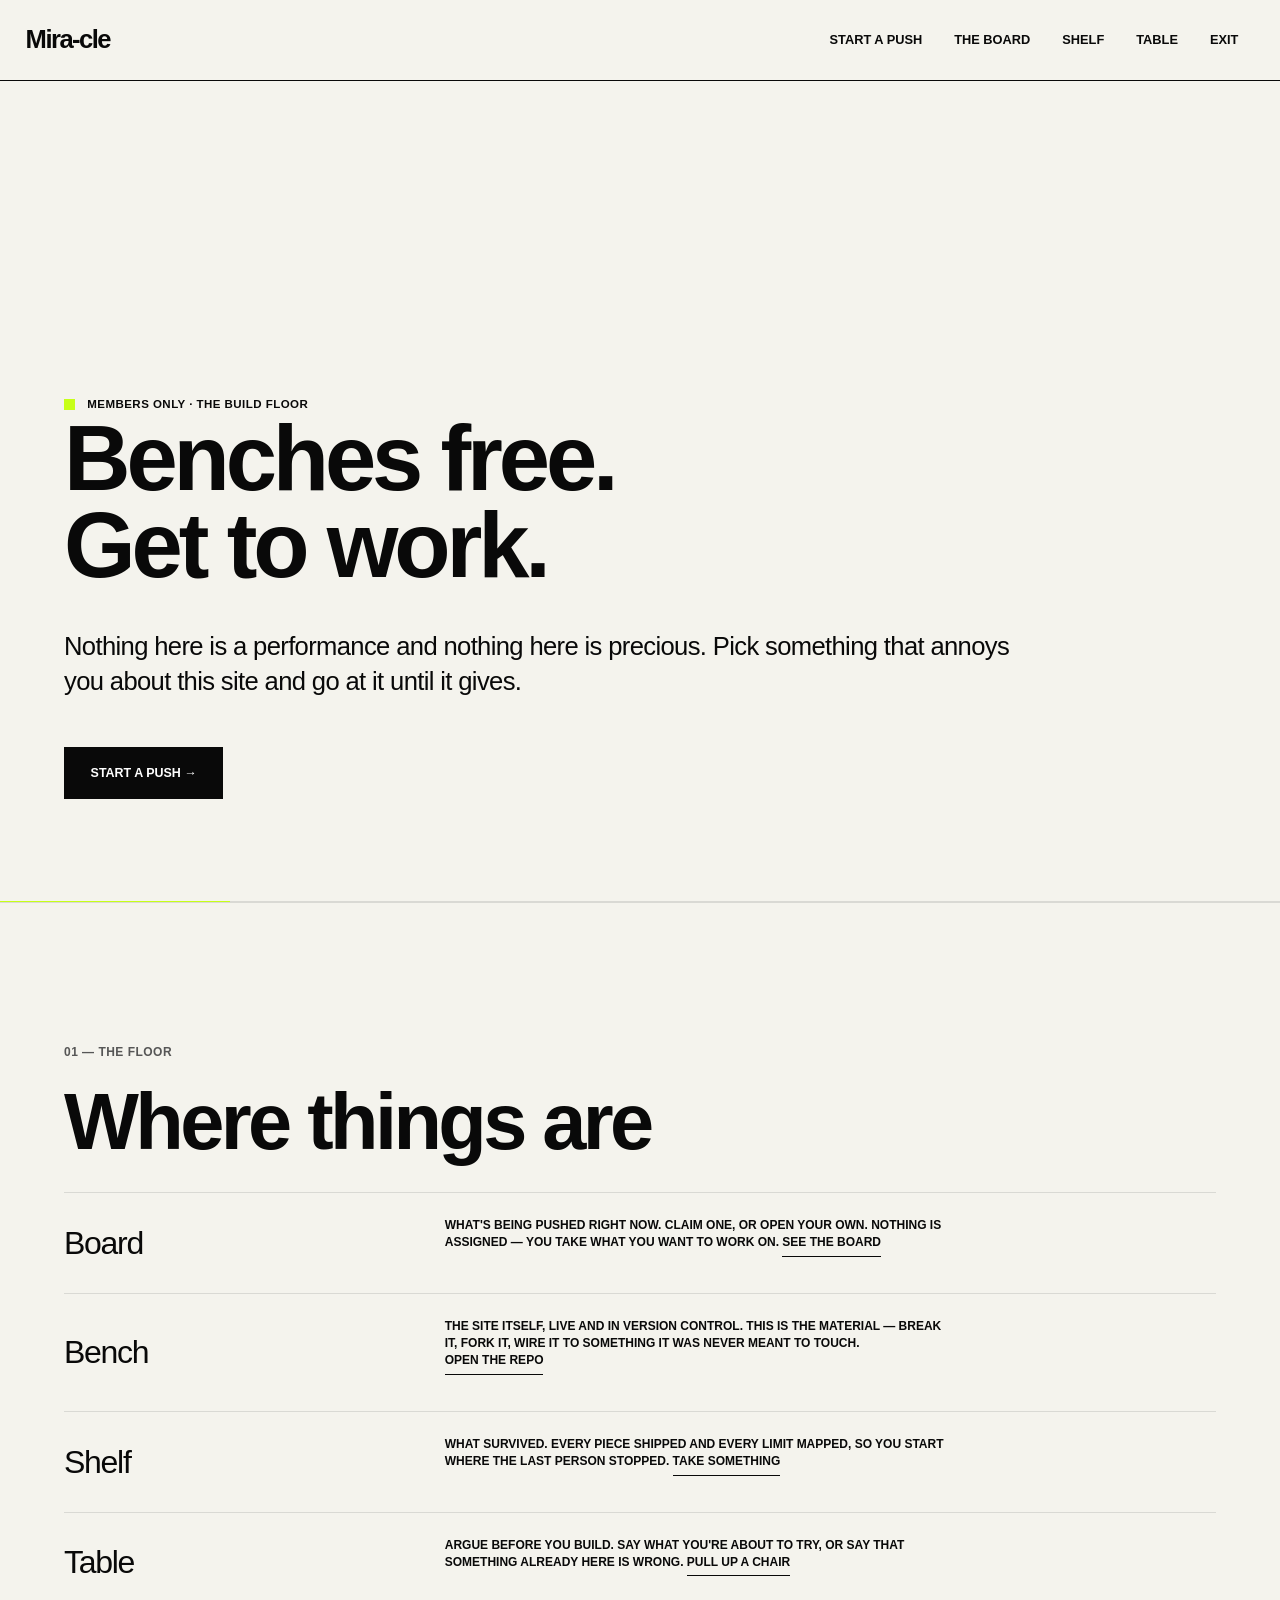
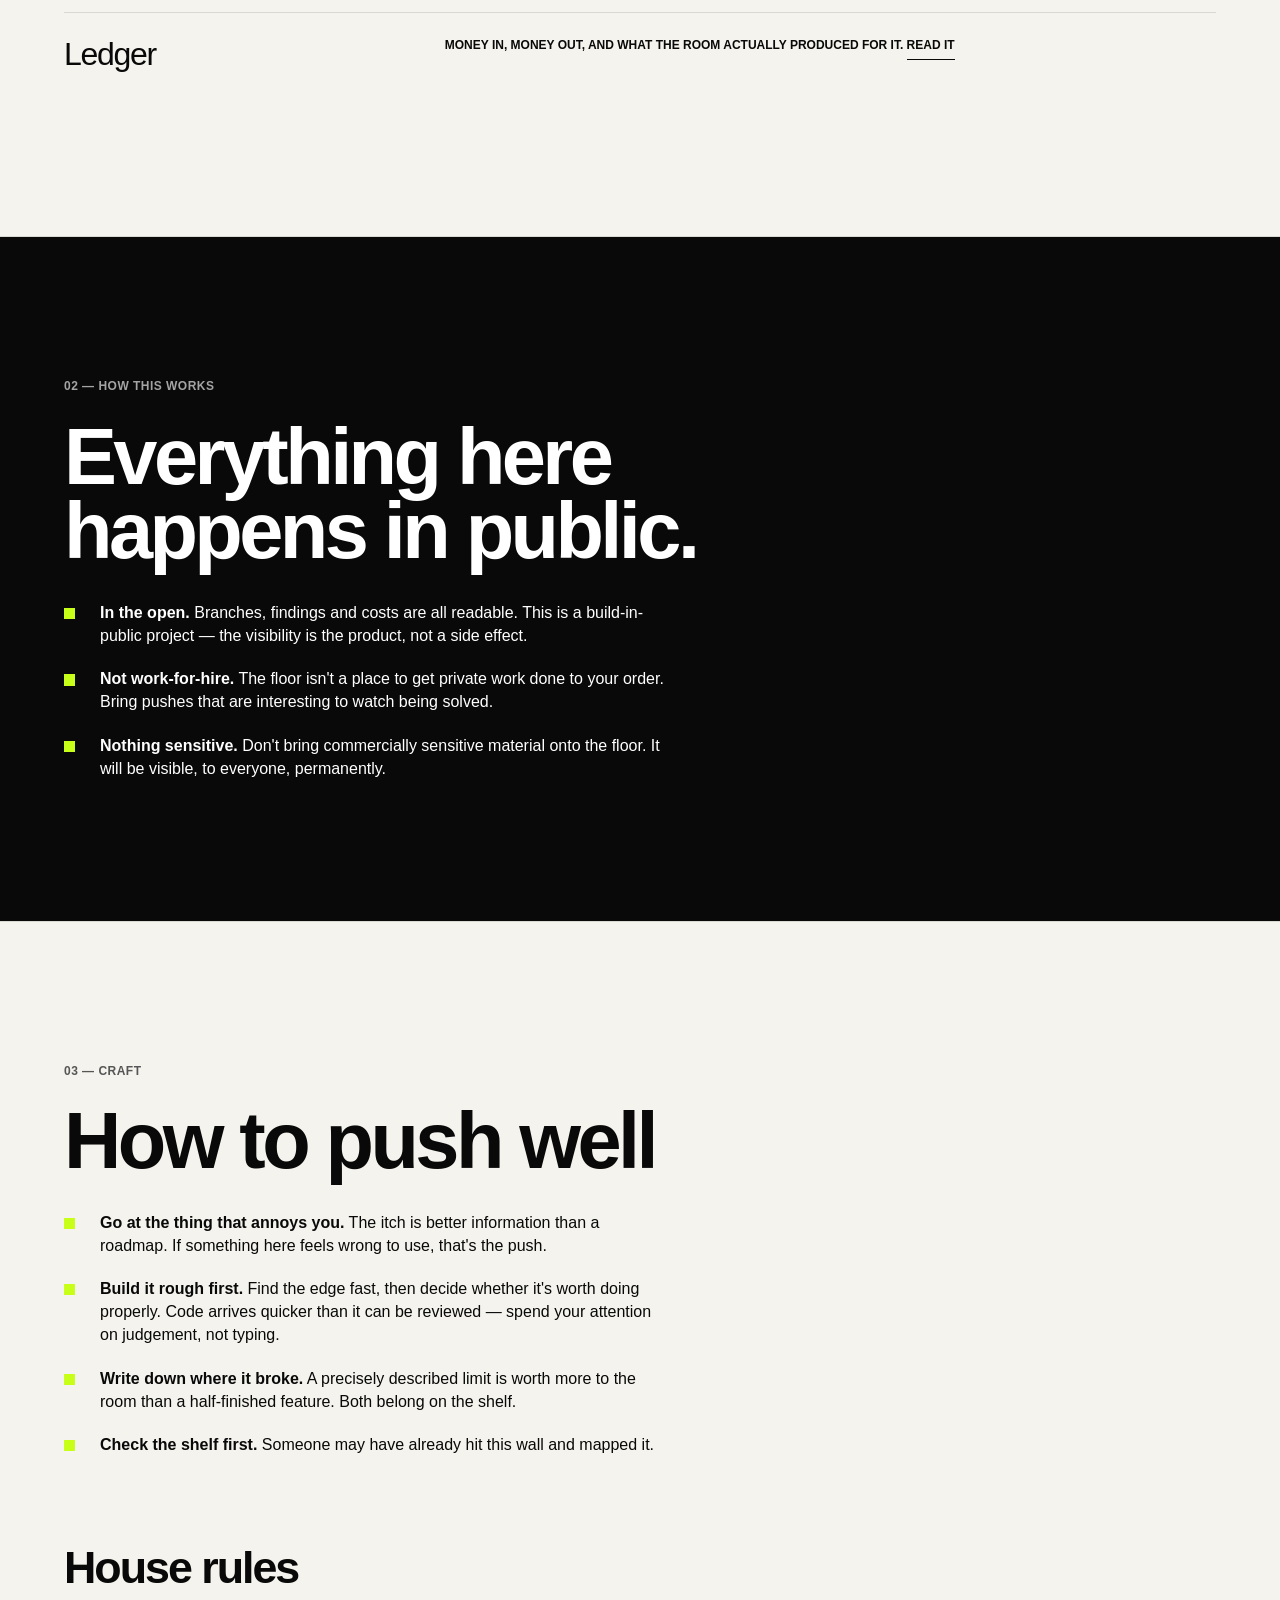
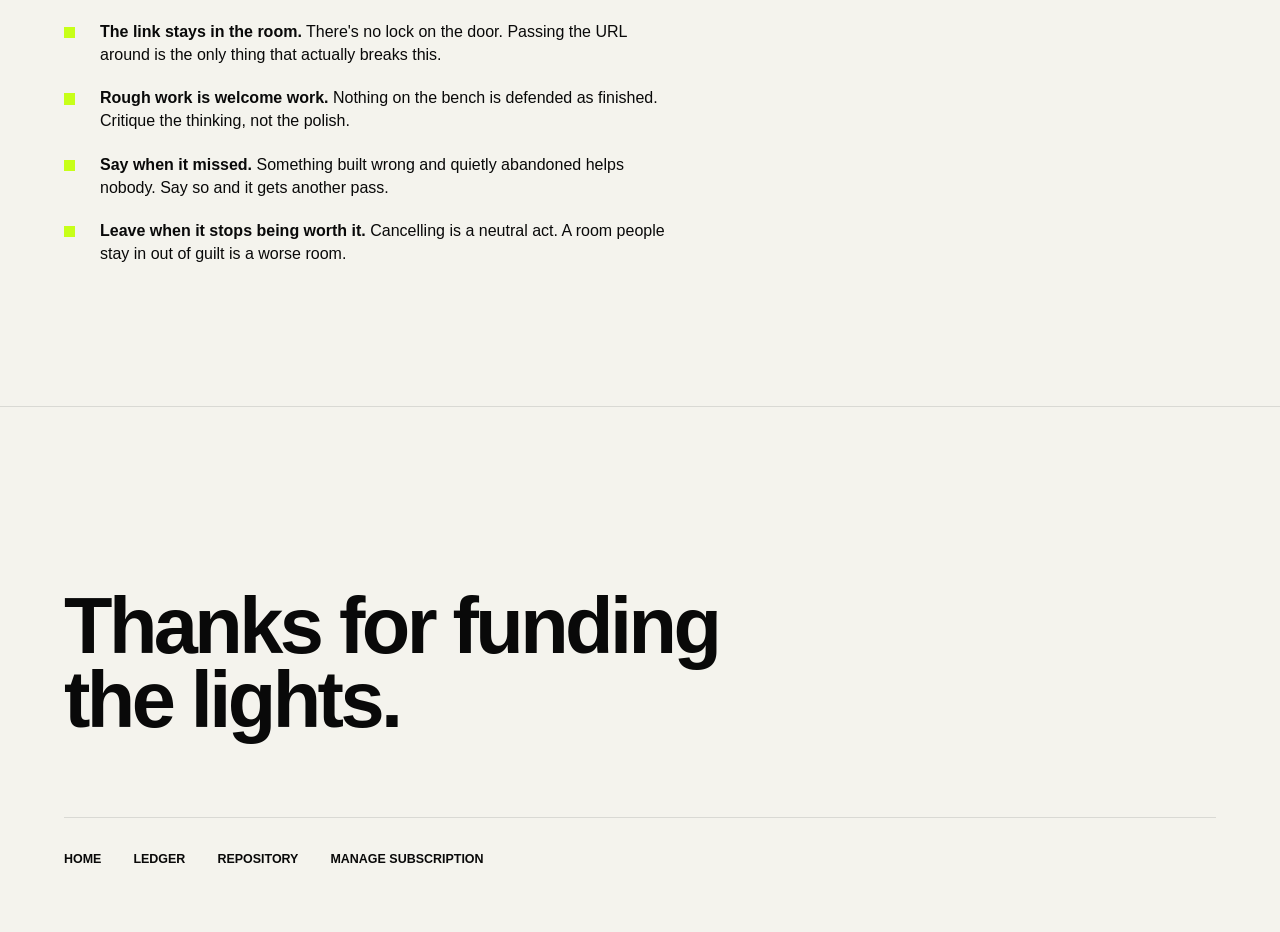
==== commit 1301b8fa: "copy: Benches free "Bench's free" was meant as a contraction of "bench is free", but it reads as a m" ====
--- a/workroom/index.html
+++ b/workroom/index.html
@@ -26,7 +26,7 @@
 <section class="dd-hero">
   <div>
     <span class="dd-eyebrow">Members only · The build floor</span>
-    <h1 class="dd-hero__title"><span>Bench's free.</span><span class="dd-hero__accent">Get to work.</span></h1>
+    <h1 class="dd-hero__title"><span>Benches free.</span><span class="dd-hero__accent">Get to work.</span></h1>
     <p class="lead" style="margin-top:2.5rem">
       Nothing here is a performance and nothing here is precious. Pick something that
       annoys you about this site and go at it until it gives.
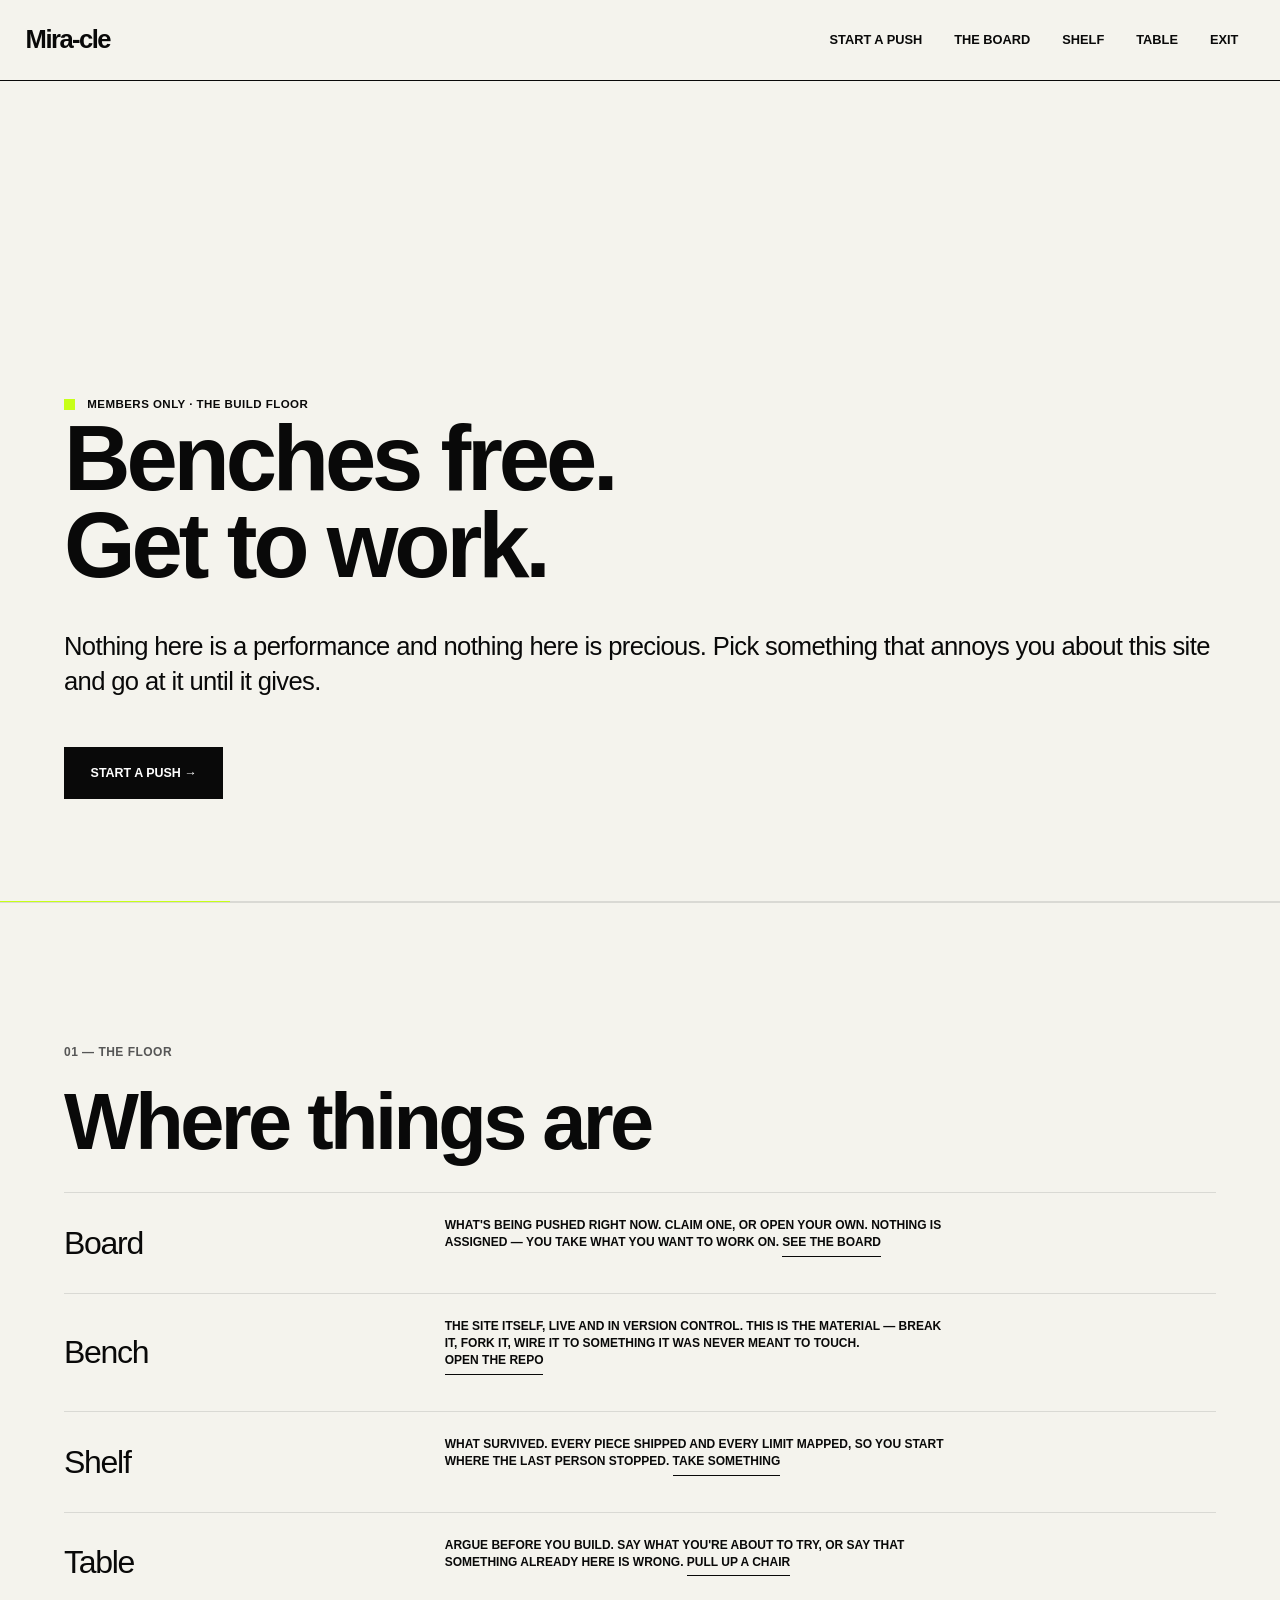
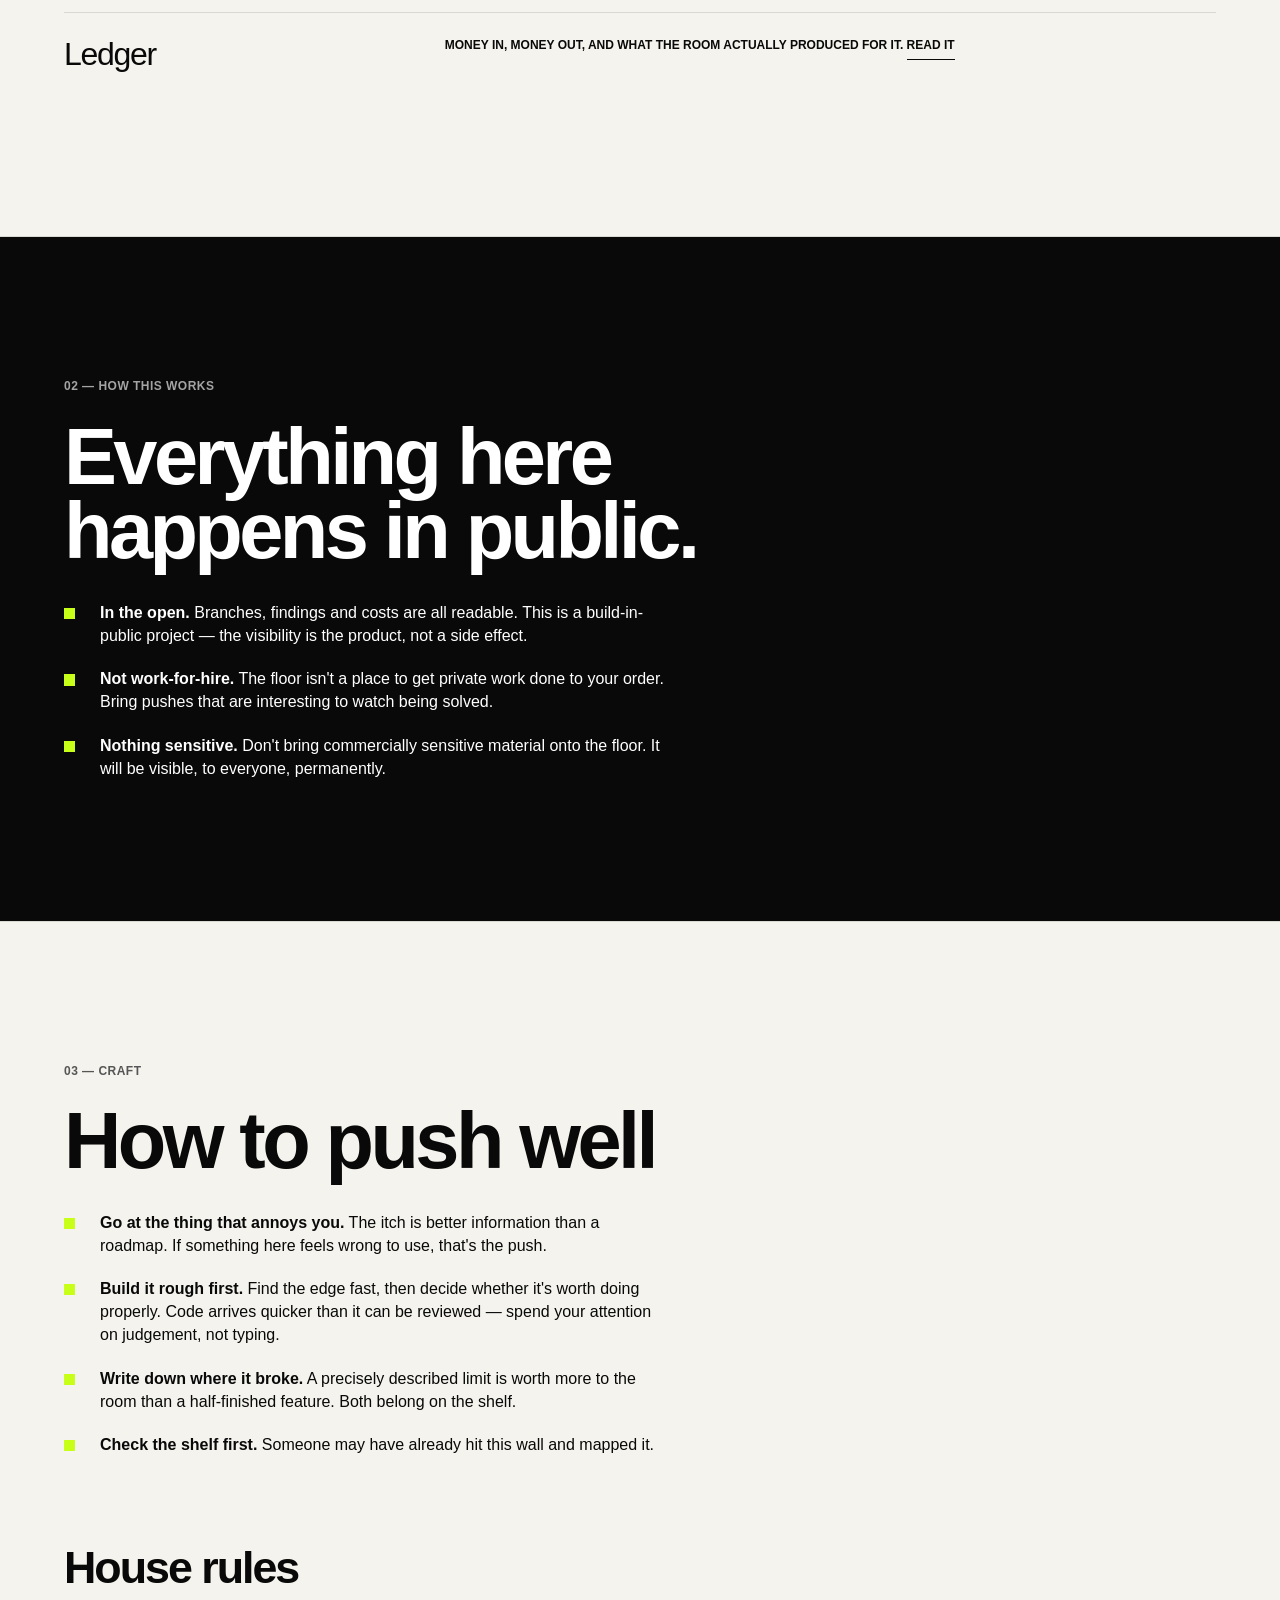
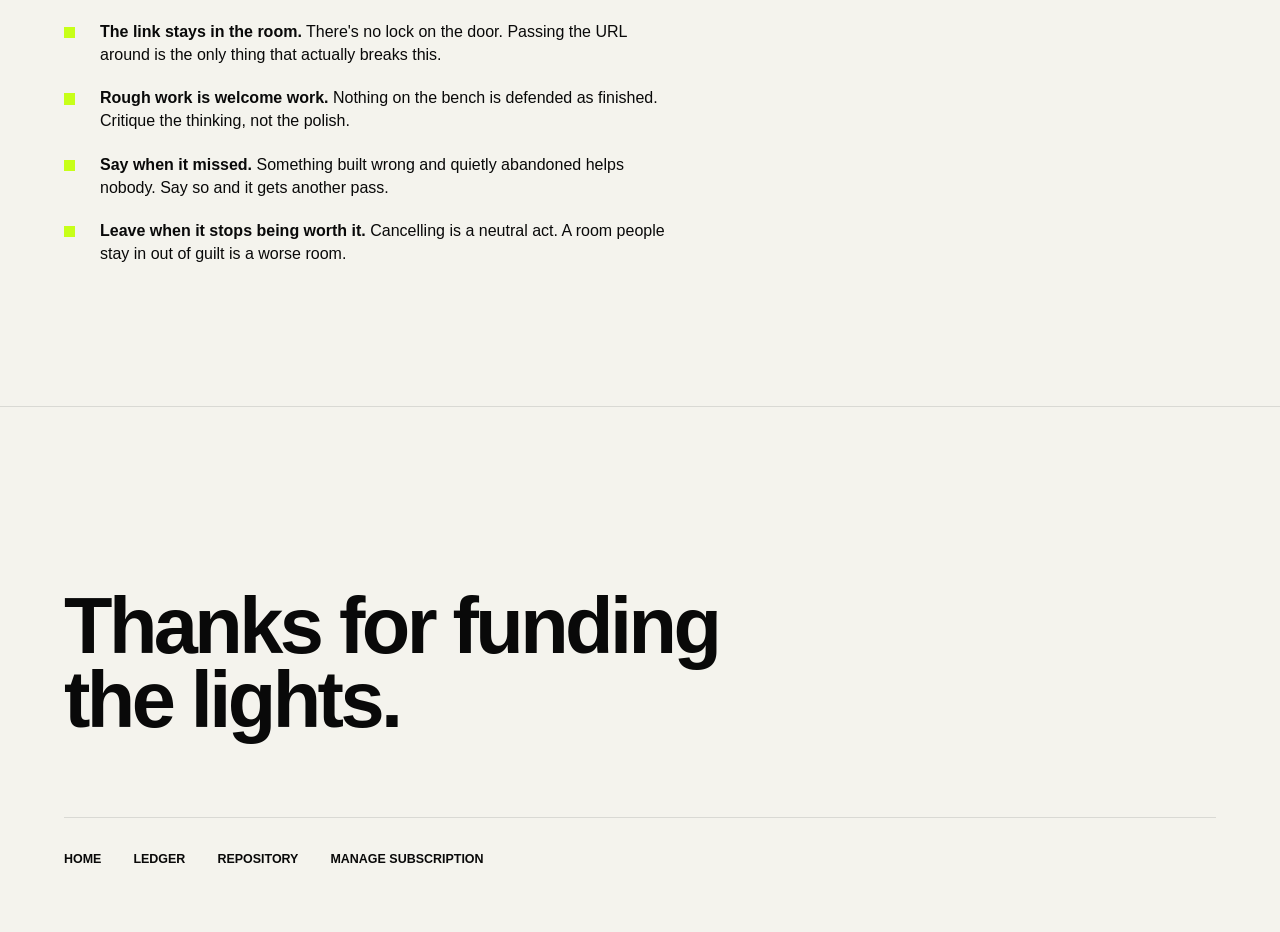
==== commit 4ce8d3b8: "Fix mobile layout overflow" ====
--- a/workroom/index.html
+++ b/workroom/index.html
@@ -6,7 +6,7 @@
 <title>The Workroom — Mira-cle</title>
 <meta name="description" content="The build floor. Members only.">
 <meta name="robots" content="noindex">
-<link rel="stylesheet" href="../assets/mira.css?v=5">
+<link rel="stylesheet" href="../assets/mira.css?v=6">
 </head>
 <body>
 
--- a/assets/mira.css
+++ b/assets/mira.css
@@ -401,9 +401,17 @@
 }
 
 @media (max-width: 767px) {
-  .navbar { min-height: 72px; }
-  .dd-hero { min-height: auto; }
-  h1, .display-1 { font-size: clamp(3.2rem, 15vw, 6rem); }
+  .navbar { display: block; min-height: 72px; padding: 0.75rem 1.25rem; }
+  .navbar-brand { display: block; margin-bottom: 1rem; }
+  .navbar-nav { display: grid; width: 100%; grid-template-columns: repeat(2, minmax(0, 1fr)); gap: 0.35rem 1rem; }
+  .navbar-nav .nav-link { padding-inline: 0 !important; font-size: 0.7rem; overflow-wrap: anywhere; }
+  .dd-hero { min-height: auto; padding-inline: 1.25rem; }
+  .dd-hero__title { max-width: 100%; overflow-wrap: break-word; }
+  .dd-hero__title span { display: inline; }
+  h1, .display-1 { font-size: clamp(2.45rem, 11vw, 3.8rem); }
+  h2, .display-2 { font-size: clamp(2.1rem, 9vw, 3.2rem); }
+  .lead { font-size: clamp(1.08rem, 5.5vw, 1.35rem); letter-spacing: 0; }
+  .dd-section { padding-inline: 1.25rem; }
   .dd-stat { grid-template-columns: 1fr auto; }
 }
 
@@ -422,7 +430,7 @@
    ========================================================= */
 
 *, *::before, *::after { box-sizing: border-box; }
-body { margin: 0; }
+body { margin: 0; overflow-x: hidden; }
 img { max-width: 100%; display: block; }
 
 .container { width: 100%; margin-inline: auto; padding-inline: clamp(1.5rem, 5vw, 6rem); }
@@ -488,3 +496,33 @@
 /* utility */
 .dd-note { border-left: 3px solid var(--dd-accent); padding: 1rem 0 1rem 1.5rem; max-width: 68ch; }
 .dd-note strong { font-weight: 700; }
+.dd-hero > div,
+.dd-inner,
+p,
+.lead { min-width: 0; max-width: 100%; overflow-wrap: break-word; }
+
+/* standalone mobile overrides live after the shims so they win the cascade */
+@media (max-width: 767px) {
+  .navbar { display: block; padding: 0.75rem 1.25rem; }
+  .navbar-brand { display: block; margin-bottom: 1rem; }
+  .navbar-nav { display: grid; width: 100%; grid-template-columns: repeat(2, minmax(0, 1fr)); gap: 0.35rem 1rem; }
+  .navbar-nav .nav-link { padding-inline: 0 !important; font-size: 0.7rem; overflow-wrap: anywhere; }
+  .dd-hero,
+  .dd-section { padding-inline: 1.25rem; }
+  .dd-hero > div,
+  .dd-inner,
+  .dd-actions,
+  .dd-hero__title,
+  p,
+  .lead { width: 100%; max-width: 21rem; }
+  .dd-hero__title span { display: inline; }
+  h1, .display-1 { font-size: clamp(2.05rem, 10vw, 3rem); }
+  h2, .display-2 { font-size: clamp(1.9rem, 8vw, 2.6rem); }
+  .lead { font-size: 1rem; line-height: 1.42; }
+  .dd-eyebrow { flex-wrap: wrap; font-size: 0.64rem; }
+  .dd-actions { align-items: stretch; }
+  .dd-actions .btn { flex: 1 1 100%; }
+  .dd-stat { display: block; }
+  .dd-stat__value { margin-bottom: 0.7rem; text-align: left; }
+  .dd-stat__label { width: 100%; max-width: 21rem; font-size: 0.68rem; line-height: 1.35; overflow-wrap: break-word; }
+}
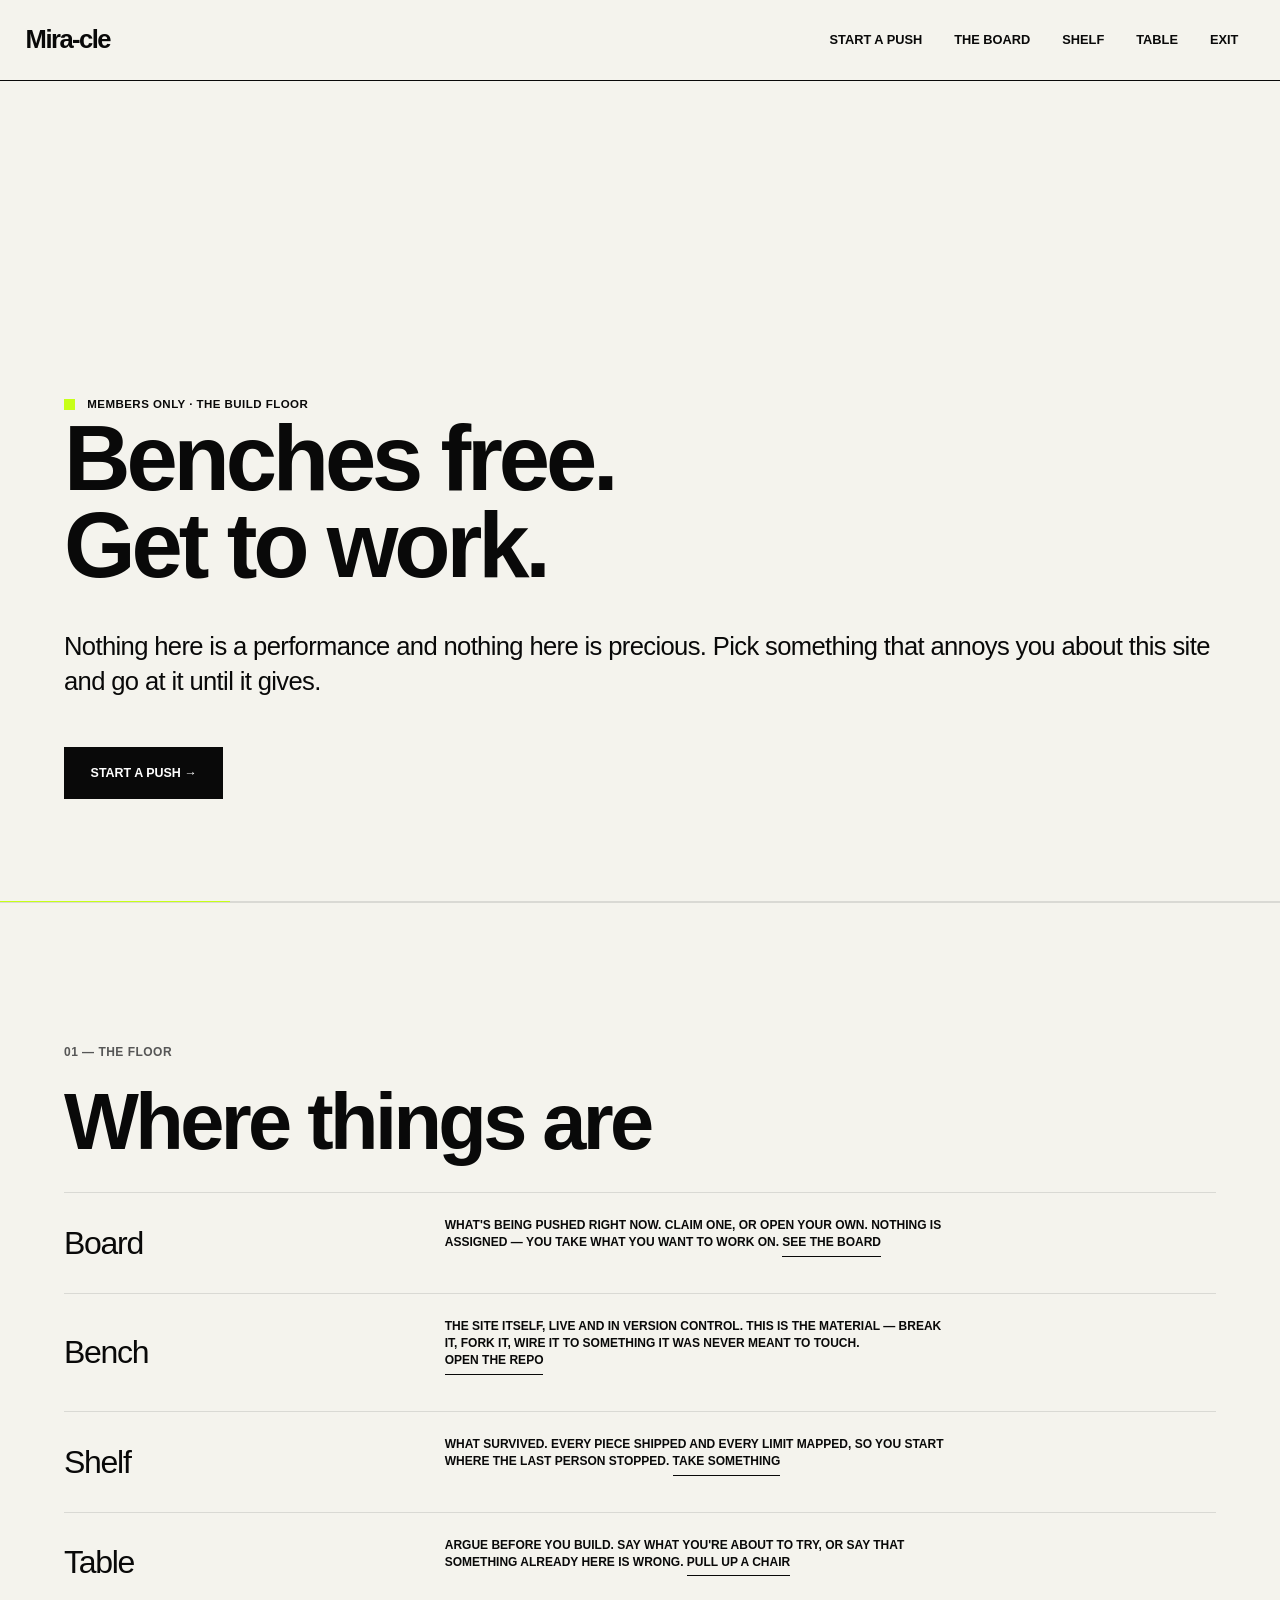
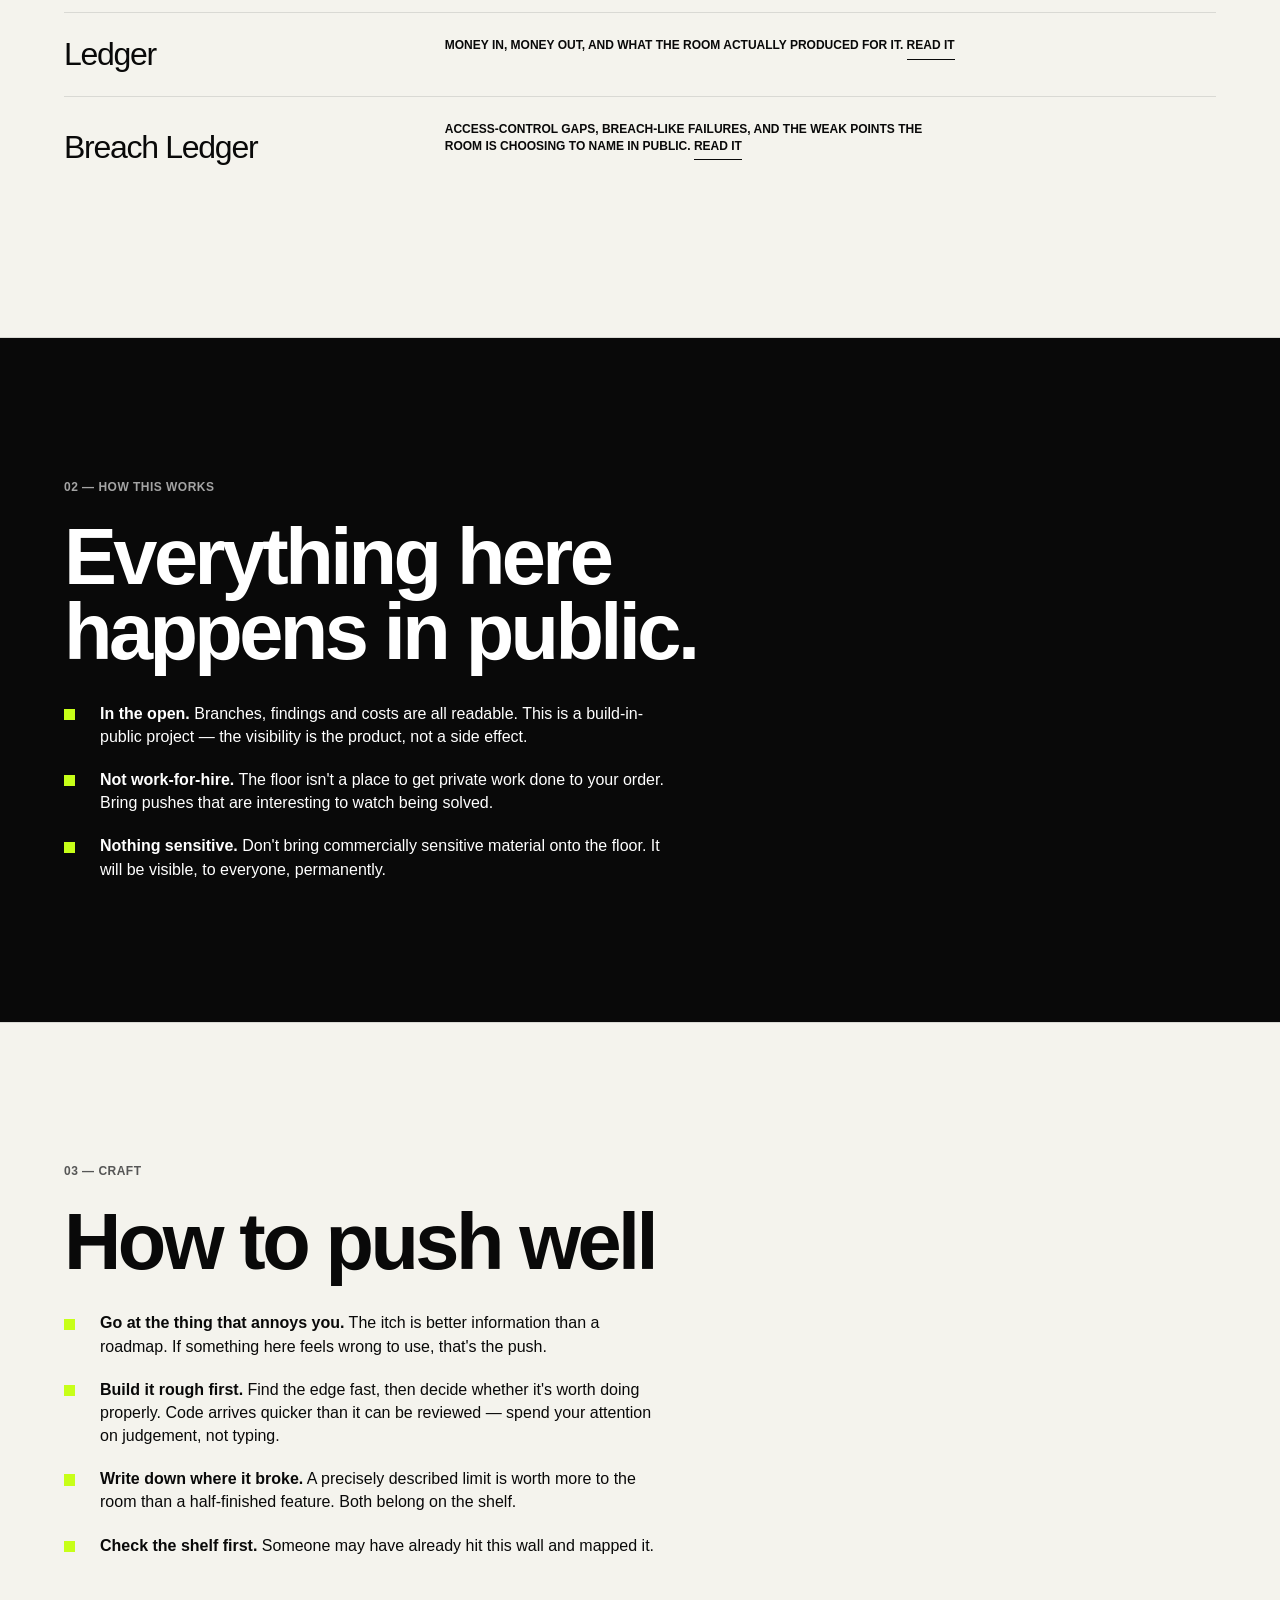
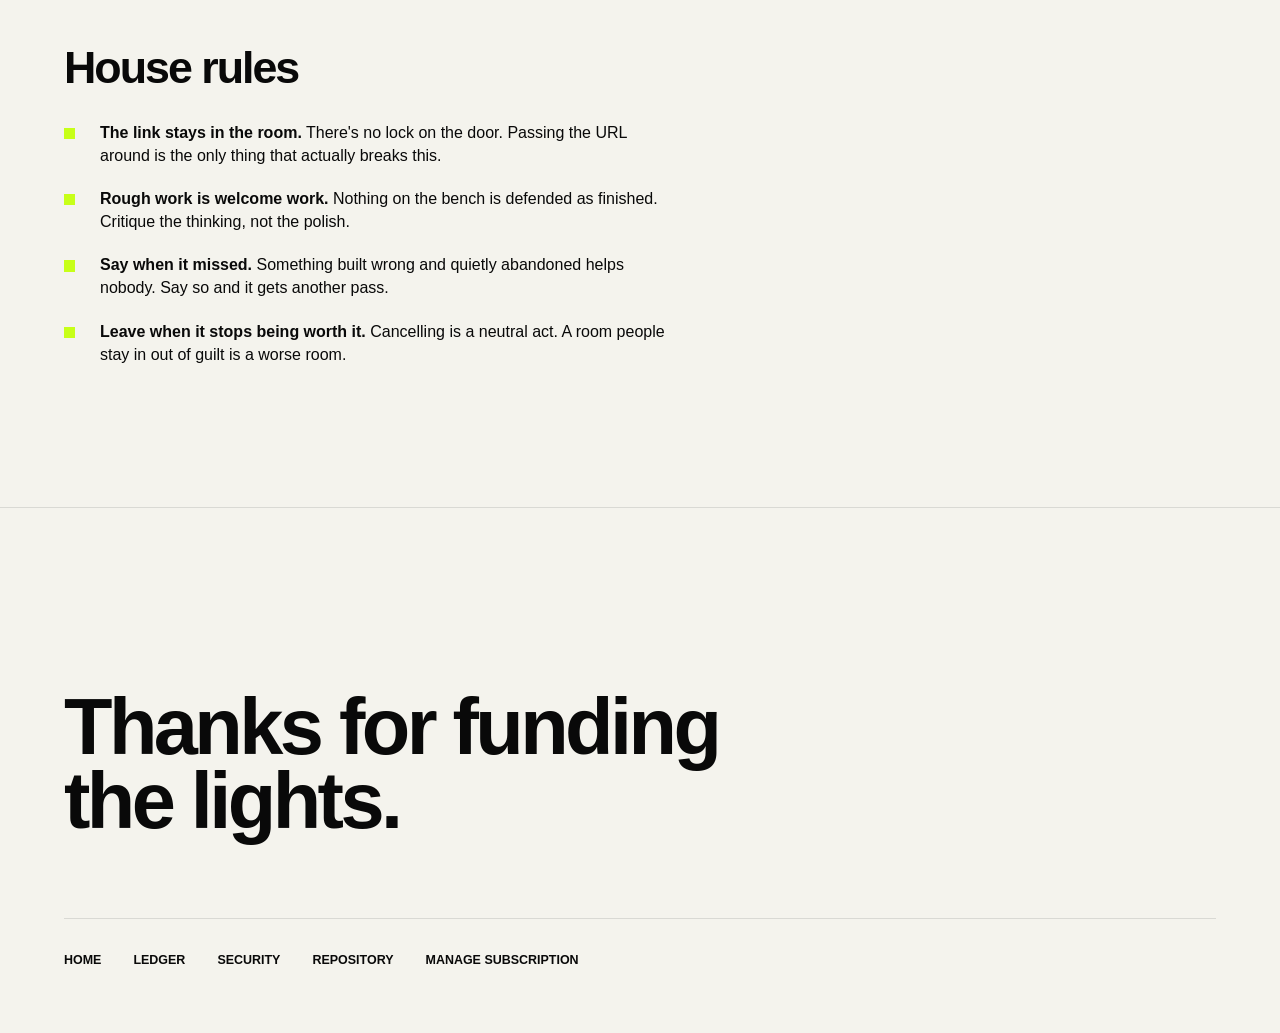
==== commit 77b43576: "Add security breach ledger" ====
--- a/workroom/index.html
+++ b/workroom/index.html
@@ -64,6 +64,10 @@
       <div class="dd-stat__value">Ledger</div><div></div>
       <p class="dd-stat__label">Money in, money out, and what the room actually produced for it. <a class="dd-link" href="ledger.md">Read it</a></p><div></div>
     </div>
+    <div class="dd-stat">
+      <div class="dd-stat__value">Breach Ledger</div><div></div>
+      <p class="dd-stat__label">Access-control gaps, breach-like failures, and the weak points the room is choosing to name in public. <a class="dd-link" href="security-breach-ledger.md">Read it</a></p><div></div>
+    </div>
   </div>
 </section>
 
@@ -106,6 +110,7 @@
     <div class="dd-footer-links">
       <a href="../">Home</a>
       <a href="ledger.md">Ledger</a>
+      <a href="security-breach-ledger.md">Security</a>
       <a href="https://github.com/ladymillard/Mira-cle">Repository</a>
       <a href="https://buy.stripe.com/dRm5kD9zyePCdrD3rDcQU08">Manage subscription</a>
     </div>
